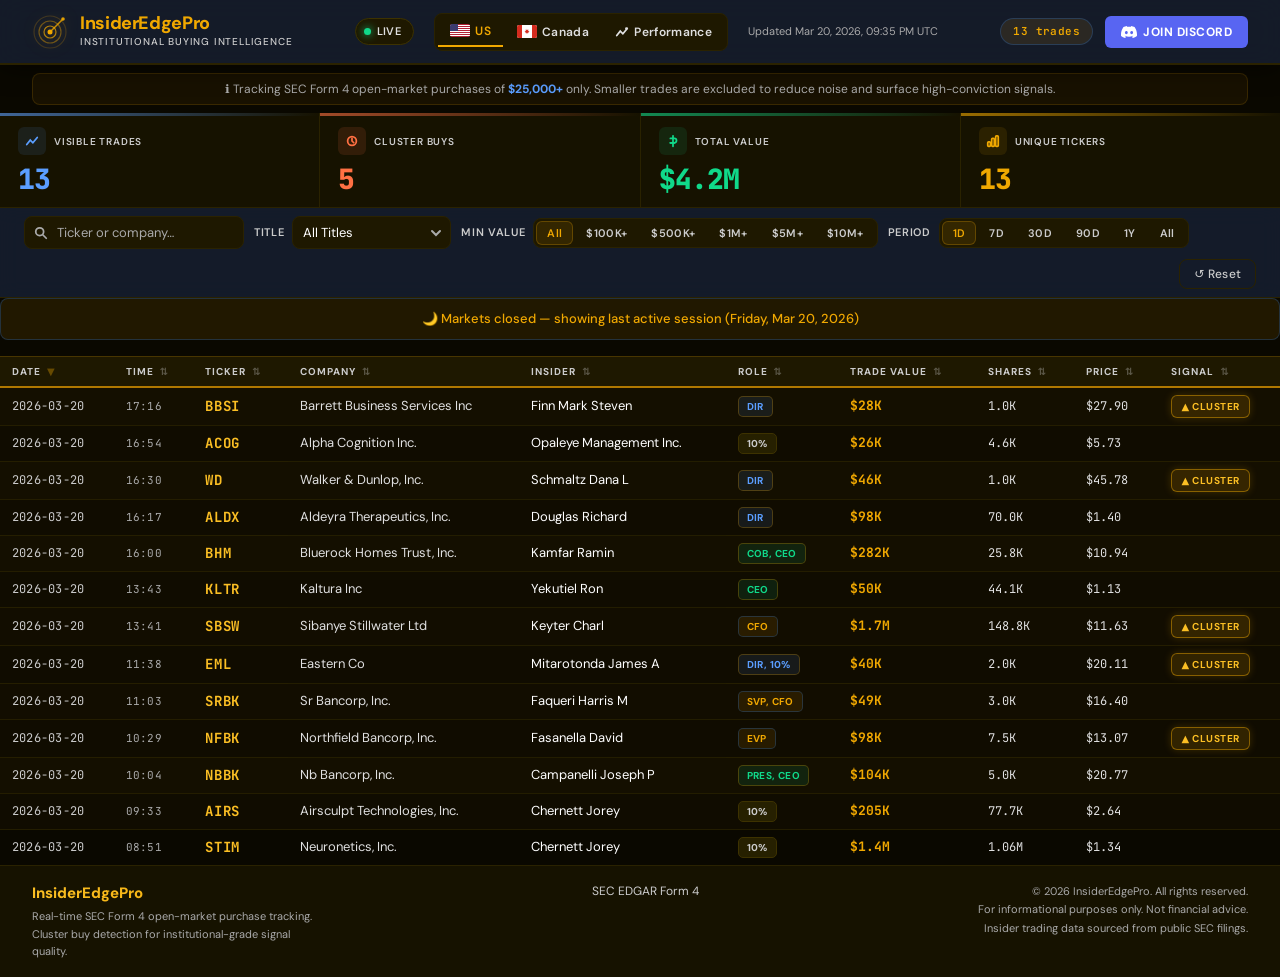
==== index.html @ ee8bb29c "fix: full mobile optimisation with card layout Replace broken nth-child column hiding with a proper " ====
<!DOCTYPE html>
<html lang="en">
<head>
  <!-- Google tag (gtag.js) -->
  <script async src="https://www.googletagmanager.com/gtag/js?id=G-BM57ZCD9G3"></script>
  <script>
    window.dataLayer = window.dataLayer || [];
    function gtag(){dataLayer.push(arguments);}
    gtag('js', new Date());
    gtag('config', 'G-BM57ZCD9G3');
  </script>

  <meta charset="UTF-8" />
  <meta name="viewport" content="width=device-width, initial-scale=1.0" />
  <meta http-equiv="Cache-Control" content="no-cache, no-store, must-revalidate" />
  <meta http-equiv="Pragma" content="no-cache" />
  <meta http-equiv="Expires" content="0" />
  <title>Insider Trading Tracker — SEC Form 4, Congress &amp; Canadian Stock Trades</title>
  <meta name="description" content="Track insider buys and Congressional stock trades across US and Canadian markets. Real-time SEC Form 4 data — filter by executive role, trade value, and date. Free." />
  <meta name="keywords" content="insider trading tracker, SEC Form 4 tracker, insider buying, cluster buy signal, congressional stock trades, Nancy Pelosi stock trades, politician portfolio tracker, Congress stock market tracker, smart money tracker, unusual insider buying activity, follow insider trades, STOCK Act disclosures, 13F filing tracker, Canadian insider trading, SEDI tracker" />
  <meta name="author" content="InsiderEdgePro" />
  <meta name="robots" content="index, follow" />
  <link rel="canonical" href="https://insideredgepro.github.io/" />
  <link rel="sitemap" type="application/xml" href="/sitemap.xml" />
  <!-- Open Graph -->
  <meta property="og:type" content="website" />
  <meta property="og:url" content="https://insideredgepro.github.io/" />
  <meta property="og:title" content="Insider Trading Tracker — SEC Form 4, Congress &amp; Canadian Stock Trades" />
  <meta property="og:description" content="Track insider buys and Congressional stock trades across US and Canadian markets. Real-time SEC Form 4 data — filter by role, value, and date." />
  <meta property="og:site_name" content="InsiderEdgePro" />
  <!-- Twitter Card -->
  <meta name="twitter:card" content="summary_large_image" />
  <meta name="twitter:title" content="Insider Trading Tracker — SEC Form 4, Congress &amp; Canadian Stock Trades" />
  <meta name="twitter:description" content="Real-time SEC Form 4 insider purchases, congressional stock trades, cluster buy signals, and free Discord alerts. Follow smart money before the market reacts." />
  <!-- JSON-LD Structured Data -->
  <script type="application/ld+json">
  {
    "@context": "https://schema.org",
    "@graph": [
      {
        "@type": "WebApplication",
        "name": "InsiderEdgePro",
        "url": "https://insideredgepro.github.io",
        "description": "Free real-time SEC Form 4 insider trading tracker with congressional stock trades, Canadian SEDI filings, cluster buy detection, and Discord alerts.",
        "applicationCategory": "FinanceApplication",
        "operatingSystem": "Web",
        "offers": { "@type": "Offer", "price": "0", "priceCurrency": "USD" }
      },
      {
        "@type": "FAQPage",
        "mainEntity": [
          {
            "@type": "Question",
            "name": "What are insiders buying right now?",
            "acceptedAnswer": {
              "@type": "Answer",
              "text": "InsiderEdgePro tracks every SEC Form 4 open-market purchase filed today, showing exactly which stocks CEOs, CFOs, Directors, and other corporate insiders are buying with their own money. The dashboard refreshes every 30 minutes and highlights unusual insider buying activity with our cluster buy signal — when two or more insiders at the same company purchase simultaneously."
            }
          },
          {
            "@type": "Question",
            "name": "Is insider buying a bullish signal?",
            "acceptedAnswer": {
              "@type": "Answer",
              "text": "Academic research consistently shows that open-market insider purchases are among the most reliable leading indicators of stock outperformance. When an executive buys shares with personal capital rather than receiving options or RSUs, it reflects genuine conviction. Cluster buys — where a CEO, CFO, and Director all purchase in the same week — amplify this smart money signal significantly."
            }
          },
          {
            "@type": "Question",
            "name": "What is a cluster buy signal?",
            "acceptedAnswer": {
              "@type": "Answer",
              "text": "A cluster buy occurs when two or more corporate insiders at the same company file SEC Form 4 purchases within a short window. This is one of the highest-conviction signals in quantitative finance. InsiderEdgePro automatically detects and flags cluster buy signals in real time, so you can spot unusual insider buying activity the moment it happens."
            }
          },
          {
            "@type": "Question",
            "name": "How do I track congressional stock trades?",
            "acceptedAnswer": {
              "@type": "Answer",
              "text": "Under the STOCK Act, US Senators and Representatives must disclose personal stock trades within 45 days. InsiderEdgePro monitors these STOCK Act filings and sends real-time Discord alerts for every congressional trade. Our Congress stock market tracker surfaces Nancy Pelosi stock trades, Senate trades, and House of Representatives disclosures instantly — a free politician portfolio tracker for every investor."
            }
          },
          {
            "@type": "Question",
            "name": "Do politician trades beat the market?",
            "acceptedAnswer": {
              "@type": "Answer",
              "text": "Studies have found that congressional stock trades have historically outperformed broad market indexes. InsiderEdgePro's politician portfolio tracker surfaces STOCK Act filings the moment they are disclosed, giving individual investors the same information used to follow smart money. Join our Discord for real-time congressional trade alerts."
            }
          },
          {
            "@type": "Question",
            "name": "How do I read SEC Form 4 filings?",
            "acceptedAnswer": {
              "@type": "Answer",
              "text": "A Form 4 is filed with the SEC whenever a corporate insider buys or sells company shares. The key fields are: Transaction Type (P = open-market purchase, the most bullish type), Transaction Date, Shares Acquired, Price Per Share, and the insider's Title. InsiderEdgePro parses every Form 4 on SEC EDGAR and presents the data in a clean, filterable dashboard — no need to read raw filings."
            }
          }
        ]
      }
    ]
  }
  </script>
  <link rel="preconnect" href="https://fonts.googleapis.com" />
  <link href="https://fonts.googleapis.com/css2?family=DM+Sans:wght@300;400;500;600;700;800&family=JetBrains+Mono:wght@400;500&display=swap" rel="stylesheet" />
  <link rel="stylesheet" href="style.css" />
  <style>
    /* Stat card accent colors */
    .stat-card:nth-child(1)::before { background: linear-gradient(90deg, var(--blue),   transparent); }
    .stat-card:nth-child(2)::before { background: linear-gradient(90deg, var(--orange), transparent); }
    .stat-card:nth-child(3)::before { background: linear-gradient(90deg, var(--green),  transparent); }
    .stat-card:nth-child(4)::before { background: linear-gradient(90deg, var(--gold),   transparent); }
    .stat-card::after { content: ''; position: absolute; inset: 0; opacity: 0; transition: opacity .25s; pointer-events: none; }
    .stat-card:nth-child(1)::after { background: radial-gradient(ellipse at 0% 0%, rgba(240,168,0,.07)  0%, transparent 70%); }
    .stat-card:nth-child(2)::after { background: radial-gradient(ellipse at 0% 0%, rgba(255,112,67,.07)  0%, transparent 70%); }
    .stat-card:nth-child(3)::after { background: radial-gradient(ellipse at 0% 0%, rgba(240,168,0,.07)  0%, transparent 70%); }
    .stat-card:nth-child(4)::after { background: radial-gradient(ellipse at 0% 0%, rgba(240,168,0,.07)   0%, transparent 70%); }
    .stat-card:hover::after { opacity: 1; }
    .stat-card:nth-child(1) .stat-icon { background: var(--blue-bg);   color: var(--blue);   }
    .stat-card:nth-child(2) .stat-icon { background: var(--orange-bg); color: var(--orange); }
    .stat-card:nth-child(3) .stat-icon { background: var(--green-bg);  color: var(--green);  }
    .stat-card:nth-child(4) .stat-icon { background: var(--gold-bg);   color: var(--gold);   }

    /* Header right elements */
    #trade-count {
      font-size: 11px; font-weight: 600; font-family: var(--font-mono);
      background: var(--gold-bg); border: 1px solid rgba(47,128,237,.25);
      border-radius: 20px; padding: 4px 12px; color: var(--gold); letter-spacing: .04em;
    }
    .btn-pro {
      display: inline-flex; align-items: center; gap: 6px;
      background: linear-gradient(135deg, var(--gold) 0%, #1a56c4 100%);
      color: #0c0d0f; font-size: 12px; font-weight: 700; letter-spacing: .04em;
      padding: 7px 16px; border-radius: 6px; border: none; cursor: pointer;
      transition: opacity .15s, transform .1s; text-transform: uppercase; white-space: nowrap;
    }
    .btn-pro:hover { opacity: .9; transform: translateY(-1px); color: #0c0d0f; }

    /* Cluster buy stat card — clickable filter */
    #stat-card-clusters {
      cursor: pointer;
      transition: background .15s, box-shadow .15s;
    }
    #stat-card-clusters:hover { background: var(--surface2); }
    #stat-card-clusters.active {
      background: rgba(255,112,67,.08);
      box-shadow: inset 0 0 0 1px rgba(255,112,67,.35);
    }
    #stat-card-clusters.active .stat-label::after {
      content: ' — ON';
      color: var(--orange);
    }

    /* Market closed banner */
    #market-closed-banner {
      display: none; margin: 0 0 16px 0; padding: 10px 16px;
      background: rgba(240,168,0,.1); border: 1px solid rgba(47,128,237,.25);
      border-radius: 8px; color: var(--gold); font-size: 13px; font-weight: 500; text-align: center;
    }

    /* Title filter select */
    .select-wrap { position: relative; display: flex; align-items: center; }
    .select-chevron { position: absolute; right: 9px; color: var(--muted); pointer-events: none; width: 12px; height: 12px; }
    #title-filter {
      -webkit-appearance: none; appearance: none;
      background: var(--surface2); border: 1px solid var(--border);
      color: var(--text); border-radius: var(--radius); padding: 7px 30px 7px 10px;
      font-size: 13px; font-family: inherit; outline: none; cursor: pointer;
      transition: border-color .2s, box-shadow .2s;
    }
    #title-filter:focus { border-color: var(--gold); box-shadow: 0 0 0 3px var(--gold-bg); }
    #title-filter option { background: var(--surface2); color: var(--text); }

    /* Role row highlights */
    tbody tr.row-ceo { background: rgba(240,168,0,.04); }
    tbody tr.row-ceo:hover { background: rgba(240,168,0,.09); }
    tbody tr.row-vp  { background: rgba(240,168,0,.03); }
    tbody tr.row-vp:hover { background: rgba(240,168,0,.08); }
    .child-row.row-ceo { background: rgba(240,168,0,.03) !important; }
    .child-row.row-vp  { background: rgba(240,168,0,.025) !important; }

    /* Title badges */
    .badge-title { display: inline-block; border-radius: 5px; padding: 2px 8px; font-size: 10px; font-weight: 700; letter-spacing: .04em; text-transform: uppercase; white-space: nowrap; }
    .badge-title.ceo-chair { background: var(--green-bg);  color: var(--green);  border: 1px solid rgba(240,168,0,.25); }
    .badge-title.vp        { background: var(--gold-bg);   color: var(--gold);   border: 1px solid rgba(47,128,237,.25); }
    .badge-title.dir       { background: var(--blue-bg);   color: var(--blue);   border: 1px solid rgba(240,168,0,.25); }
    .badge-title.other     { background: var(--surface3);  color: var(--muted2); border: 1px solid var(--border2); }

  </style>
</head>
<body>


<!-- ================================================================== -->
<!-- HEADER                                                               -->
<!-- ================================================================== -->
<header>
  <div class="brand">
    <!-- radar SVG logo -->
    <svg class="brand-logo" viewBox="0 0 36 36" fill="none" xmlns="http://www.w3.org/2000/svg" aria-hidden="true">
      <circle cx="18" cy="18" r="16" stroke="currentColor" stroke-width="1.2" opacity=".2"/>
      <circle cx="18" cy="18" r="11" stroke="currentColor" stroke-width="1.2" opacity=".4"/>
      <circle cx="18" cy="18" r="6"  stroke="currentColor" stroke-width="1.2" opacity=".7"/>
      <circle cx="18" cy="18" r="2.5" fill="currentColor"/>
      <line x1="18" y1="18" x2="31" y2="5" stroke="currentColor" stroke-width="1.5" stroke-linecap="round" opacity=".8"/>
      <circle cx="31" cy="5" r="1.8" fill="currentColor" opacity=".9"/>
    </svg>
    <div class="brand-text">
      <div class="brand-name" style="-webkit-text-fill-color:unset;background:unset;color:var(--gold)">InsiderEdgePro</div>
      <div class="brand-tagline">Institutional Buying Intelligence</div>
    </div>
  </div>

  <div class="header-center">
    <div class="live-pill">
      <span class="live-dot" id="refresh-dot"></span>
      LIVE
    </div>
    <div class="market-nav">
      <a class="market-nav-btn active">
        <svg viewBox="0 0 20 13" width="20" height="13" style="border-radius:2px;flex-shrink:0" xmlns="http://www.w3.org/2000/svg">
          <rect width="20" height="13" fill="#B22234"/>
          <rect y="1" width="20" height="1" fill="#fff"/><rect y="3" width="20" height="1" fill="#fff"/>
          <rect y="5" width="20" height="1" fill="#fff"/><rect y="7" width="20" height="1" fill="#fff"/>
          <rect y="9" width="20" height="1" fill="#fff"/><rect y="11" width="20" height="1" fill="#fff"/>
          <rect width="8" height="7" fill="#3C3B6E"/>
        </svg>
        <span class="nav-label">US</span>
      </a>
      <a href="canada.html" class="market-nav-btn">
        <svg viewBox="0 0 20 13" width="20" height="13" style="border-radius:2px;flex-shrink:0" xmlns="http://www.w3.org/2000/svg">
          <rect width="20" height="13" fill="#fff"/>
          <rect width="5" height="13" fill="#D52B1E"/>
          <rect x="15" width="5" height="13" fill="#D52B1E"/>
          <path transform="translate(10,6.5) scale(0.85)" fill="#D52B1E" d="M0-3.5 .5-1.5 2-2.5 1.2-.8 3 0 1.5.5 2 2 .8 1.5 0 3-.8 1.5-2 2-1.5.5-3 0-1.2-.8-2-2.5-.5-1.5Z"/>
        </svg>
        <span class="nav-label">Canada</span>
      </a>
      <a href="performance.html" class="market-nav-btn">
        <svg viewBox="0 0 16 16" width="14" height="14" fill="none" stroke="currentColor" stroke-width="2" stroke-linecap="round" style="flex-shrink:0">
          <path d="M2 12L6 7l3 3 5-6"/><circle cx="13" cy="4" r="1.5" fill="currentColor" stroke="none"/>
        </svg>
        <span class="nav-label">Performance</span>
      </a>
    </div>
    <span id="last-updated">Loading…</span>
  </div>

  <div class="header-right">
    <span id="trade-count">— trades</span>
    <a href="https://discord.gg/k6Q5rtEPe" target="_blank" rel="noopener noreferrer" class="btn-discord">
      <svg width="16" height="16" viewBox="0 0 127.14 96.36" fill="currentColor" aria-hidden="true">
        <path d="M107.7,8.07A105.15,105.15,0,0,0,81.47,0a72.06,72.06,0,0,0-3.36,6.83A97.68,97.68,0,0,0,49,6.83,72.37,72.37,0,0,0,45.64,0,105.89,105.89,0,0,0,19.39,8.09C2.79,32.65-1.71,56.6.54,80.21h0A105.73,105.73,0,0,0,32.71,96.36,77.7,77.7,0,0,0,39.6,85.25a68.42,68.42,0,0,1-10.85-5.18c.91-.66,1.8-1.34,2.66-2a75.57,75.57,0,0,0,64.32,0c.87.71,1.76,1.39,2.66,2a68.68,68.68,0,0,1-10.87,5.19,77,77,0,0,0,6.89,11.1A105.25,105.25,0,0,0,126.6,80.22h0C129.24,52.84,122.09,29.11,107.7,8.07ZM42.45,65.69C36.18,65.69,31,60,31,53s5-12.74,11.43-12.74S54,46,53.89,53,48.84,65.69,42.45,65.69Zm42.24,0C78.41,65.69,73.25,60,73.25,53s5-12.74,11.44-12.74S96.23,46,96.12,53,91.08,65.69,84.69,65.69Z"/>
      </svg>
      <span>Join Discord</span>
    </a>
  </div>
</header>

<div class="gold-rule"></div>

<div class="data-note">
  ℹ️ Tracking SEC Form 4 open-market purchases of <strong>$25,000+</strong> only.
  Smaller trades are excluded to reduce noise and surface high-conviction signals.
</div>

<!-- ================================================================== -->
<!-- ERROR BANNER                                                         -->
<!-- ================================================================== -->
<div id="error-banner"></div>

<!-- ================================================================== -->
<!-- STATS                                                                -->
<!-- ================================================================== -->
<div class="stats" id="stats-bar">

  <div class="stat-card">
    <div class="stat-header">
      <div class="stat-icon">
        <svg viewBox="0 0 16 16" fill="none" stroke="currentColor" stroke-width="2" stroke-linecap="round">
          <path d="M2 12L6 7l3 3 5-6"/>
        </svg>
      </div>
      <div class="stat-label">Visible Trades</div>
    </div>
    <div class="stat-value accent" id="stat-visible">—</div>
  </div>

  <div class="stat-card" id="stat-card-clusters" title="Click to filter cluster buys only">
    <div class="stat-header">
      <div class="stat-icon">
        <svg viewBox="0 0 16 16" fill="none" stroke="currentColor" stroke-width="2" stroke-linecap="round">
          <circle cx="8" cy="8" r="5"/>
          <path d="M8 5v3l2 2"/>
        </svg>
      </div>
      <div class="stat-label">Cluster Buys</div>
    </div>
    <div class="stat-value orange" id="stat-clusters">—</div>
  </div>

  <div class="stat-card">
    <div class="stat-header">
      <div class="stat-icon">
        <svg viewBox="0 0 16 16" fill="none" stroke="currentColor" stroke-width="2" stroke-linecap="round">
          <line x1="8" y1="2" x2="8" y2="14"/>
          <path d="M5 5h4.5a2.5 2.5 0 010 5H5"/>
          <path d="M5 10h5"/>
        </svg>
      </div>
      <div class="stat-label">Total Value</div>
    </div>
    <div class="stat-value green" id="stat-total-value">—</div>
  </div>

  <div class="stat-card">
    <div class="stat-header">
      <div class="stat-icon">
        <svg viewBox="0 0 16 16" fill="none" stroke="currentColor" stroke-width="2" stroke-linecap="round">
          <rect x="2" y="9" width="3" height="5" rx="1"/>
          <rect x="6.5" y="5" width="3" height="9" rx="1"/>
          <rect x="11" y="2" width="3" height="12" rx="1"/>
        </svg>
      </div>
      <div class="stat-label">Unique Tickers</div>
    </div>
    <div class="stat-value gold" id="stat-tickers">—</div>
  </div>

</div>

<!-- ================================================================== -->
<!-- SEO INTRO (visually hidden)                                          -->
<!-- ================================================================== -->
<h1 style="position:absolute;width:1px;height:1px;overflow:hidden;clip:rect(0,0,0,0);white-space:nowrap;">
  Insider Trading Tracker — US &amp; Canadian Markets
</h1>
<p style="position:absolute;width:1px;height:1px;overflow:hidden;clip:rect(0,0,0,0);white-space:nowrap;">
  Monitor real-time SEC Form 4 open-market purchases by corporate insiders — CEOs, directors, and CFOs —
  alongside US Congressional stock disclosures and Canadian insider filings.
  Filter by role, trade size ($25K+), and date to surface high-conviction buying signals.
</p>

<!-- ================================================================== -->
<!-- FILTERS                                                              -->
<!-- ================================================================== -->
<div class="filters-wrap">

  <div class="filter-group">
    <div class="search-wrap">
      <svg class="search-icon" viewBox="0 0 16 16" fill="none" stroke="currentColor" stroke-width="2" stroke-linecap="round">
        <circle cx="6.5" cy="6.5" r="4.5"/>
        <line x1="10" y1="10" x2="14" y2="14"/>
      </svg>
      <input type="text" id="search-input" placeholder="Ticker or company…" />
    </div>
  </div>

  <div class="filter-group">
    <span class="filter-label">Title</span>
    <div class="select-wrap">
      <select id="title-filter">
        <option value="all">All Titles</option>
        <option value="ceo">CEO / President</option>
        <option value="director">Director / Chairman</option>
        <option value="vp">VP / SVP / EVP</option>
        <option value="cfo">CFO</option>
        <option value="other">Other</option>
      </select>
      <svg class="select-chevron" viewBox="0 0 12 12" fill="none" stroke="currentColor" stroke-width="2" stroke-linecap="round">
        <path d="M2 4l4 4 4-4"/>
      </svg>
    </div>
  </div>

  <div class="filter-group">
    <span class="filter-label">Min Value</span>
    <div class="date-range-group" id="min-value-group">
      <button class="btn-range active" data-minval="0">All</button>
      <button class="btn-range" data-minval="100000">$100K+</button>
      <button class="btn-range" data-minval="500000">$500K+</button>
      <button class="btn-range" data-minval="1000000">$1M+</button>
      <button class="btn-range" data-minval="5000000">$5M+</button>
      <button class="btn-range" data-minval="10000000">$10M+</button>
    </div>
  </div>

  <div class="filter-group">
    <span class="filter-label">Period</span>
    <div class="date-range-group" id="date-range-group">
      <button class="btn-range active" data-range="1">1D</button>
      <button class="btn-range" data-range="7">7D</button>
      <button class="btn-range" data-range="30">30D</button>
      <button class="btn-range" data-range="90">90D</button>
      <button class="btn-range" data-range="365">1Y</button>
      <button class="btn-range" data-range="all">All</button>
    </div>
  </div>

  <button class="btn-reset" id="btn-reset">↺ Reset</button>
</div>

<!-- ================================================================== -->
<!-- TABLE                                                                -->
<!-- ================================================================== -->
<div class="table-section">

  <div id="no-results">
    <svg class="no-results-icon" viewBox="0 0 48 48" fill="none" stroke="currentColor" stroke-width="1.5" stroke-linecap="round">
      <circle cx="20" cy="20" r="14"/>
      <line x1="30" y1="30" x2="42" y2="42"/>
      <line x1="14" y1="20" x2="26" y2="20"/>
    </svg>
    <p>No trades match your filters.</p>
  </div>

  <div id="market-closed-banner"></div>

  <div class="table-scroll">
    <table id="trades-table">
      <thead>
        <tr>
          <th data-col="filing_date">Date<i class="sort-arrow"></i></th>
          <th data-col="filing_time">Time<i class="sort-arrow"></i></th>
          <th data-col="ticker">Ticker<i class="sort-arrow"></i></th>
          <th data-col="company">Company<i class="sort-arrow"></i></th>
          <th data-col="insider_name">Insider<i class="sort-arrow"></i></th>
          <th data-col="title">Role<i class="sort-arrow"></i></th>
          <th data-col="value">Trade Value<i class="sort-arrow"></i></th>
          <th data-col="qty">Shares<i class="sort-arrow"></i></th>
          <th data-col="price">Price<i class="sort-arrow"></i></th>
          <th data-col="cluster_buy">Signal<i class="sort-arrow"></i></th>
        </tr>
      </thead>
      <tbody id="table-body">
        <tr class="skeleton-row"><td colspan="10"><div class="skeleton-cell" style="width:100%"></div></td></tr>
        <tr class="skeleton-row"><td colspan="10"><div class="skeleton-cell" style="width:92%"></div></td></tr>
        <tr class="skeleton-row"><td colspan="10"><div class="skeleton-cell" style="width:96%"></div></td></tr>
        <tr class="skeleton-row"><td colspan="10"><div class="skeleton-cell" style="width:85%"></div></td></tr>
        <tr class="skeleton-row"><td colspan="10"><div class="skeleton-cell" style="width:90%"></div></td></tr>
        <tr class="skeleton-row"><td colspan="10"><div class="skeleton-cell" style="width:78%"></div></td></tr>
      </tbody>
    </table>
  </div>
</div>

<!-- ================================================================== */
<!-- FOOTER                                                               -->
<!-- ================================================================== -->
<footer>
  <div class="footer-brand">
    <div class="brand-name-sm">InsiderEdgePro</div>
    <p>Real-time SEC Form 4 open-market purchase tracking. Cluster buy detection for institutional-grade signal quality.</p>
  </div>

  <div class="footer-links">
    <a href="https://www.sec.gov/cgi-bin/browse-edgar?action=getcompany&type=4&dateb=&owner=include&count=40" target="_blank" rel="noopener">SEC EDGAR Form 4</a>
  </div>

  <div class="footer-legal">
    &copy; 2026 InsiderEdgePro. All rights reserved.<br/>
    <span style="color:var(--muted)">For informational purposes only. Not financial advice.<br/>
    Insider trading data sourced from public SEC filings.</span>
  </div>
</footer>

<!-- ================================================================== -->
<!-- JAVASCRIPT — logic unchanged, only presentation updated             -->
<!-- ================================================================== -->
<script>
(function () {
  'use strict';

  /* ------------------------------------------------------------------ */
  /* State                                                                */
  /* ------------------------------------------------------------------ */
  const DATA_URL = 'data/latest.json';
  const REFRESH_INTERVAL_MS = 30 * 60 * 1000;


  let allTrades       = [];
  let sortCol         = 'filing_date';
  let sortDir         = 'desc';
  let expandedTickers = new Set();
  let dateRange       = '1';
  let minValue        = 0;
  let clusterOnly     = false;

  /* ------------------------------------------------------------------ */
  /* DOM refs                                                              */
  /* ------------------------------------------------------------------ */
  const lastUpdatedEl  = document.getElementById('last-updated');
  const tradeCountEl   = document.getElementById('trade-count');
  const refreshDotEl   = document.getElementById('refresh-dot');
  const errorBannerEl  = document.getElementById('error-banner');
  const tableBodyEl    = document.getElementById('table-body');
  const noResultsEl      = document.getElementById('no-results');
  const marketBannerEl   = document.getElementById('market-closed-banner');
  const searchInputEl  = document.getElementById('search-input');
  const titleFilterEl  = document.getElementById('title-filter');
  const btnReset         = document.getElementById('btn-reset');
  const tableEl          = document.getElementById('trades-table');
  const dateRangeGroupEl = document.getElementById('date-range-group');
  const minValueGroupEl  = document.getElementById('min-value-group');

  const statVisible      = document.getElementById('stat-visible');
  const statClusters     = document.getElementById('stat-clusters');
  const statTotalValue   = document.getElementById('stat-total-value');
  const statTickers      = document.getElementById('stat-tickers');
  const statCardClusters = document.getElementById('stat-card-clusters');

  /* ------------------------------------------------------------------ */
  /* Utilities                                                             */
  /* ------------------------------------------------------------------ */
  function parseNumber(v) {
    if (v === null || v === undefined || v === '') return 0;
    const s = String(v).replace(/[$,\s%+]/g, '');
    const n = parseFloat(s);
    return isNaN(n) ? 0 : n;
  }

  function formatCurrency(n) {
    const sym = '$';
    if (n === 0) return '—';
    if (n >= 1_000_000_000) return sym + (n / 1_000_000_000).toFixed(2) + 'B';
    if (n >= 1_000_000)     return sym + (n / 1_000_000).toFixed(1) + 'M';
    if (n >= 1_000)         return sym + (n / 1_000).toFixed(0) + 'K';
    return sym + n.toFixed(0);
  }

  function formatShares(n) {
    if (n === 0) return '—';
    if (n >= 1_000_000) return (n / 1_000_000).toFixed(2) + 'M';
    if (n >= 1_000)     return (n / 1_000).toFixed(1) + 'K';
    return n.toLocaleString();
  }

  /* ------------------------------------------------------------------ */
  /* Title classification                                                  */
  /* ------------------------------------------------------------------ */
  function classifyTitle(title) {
    const t = (title || '').toLowerCase();
    if (/\b(ceo|chief executive|president|pres)\b/.test(t))                return 'ceo';
    if (/\b(chair(man|woman)?|director|dir|board|cob)\b/.test(t))          return 'director';
    if (/\b(cfo|chief financial)\b/.test(t))                               return 'cfo';
    if (/\b([se]vp|svp|evp|vp|vice president)\b/.test(t))                 return 'vp';
    return 'other';
  }

  function titleBadge(title) {
    const cls = classifyTitle(title);
    const cssClasses = { ceo: 'ceo-chair', director: 'dir', cfo: 'vp', vp: 'vp', other: 'other' };
    const display = title.length > 22 ? title.substring(0, 22) + '…' : title;
    return `<span class="badge-title ${cssClasses[cls]}" title="${escHtml(title)}">${escHtml(display)}</span>`;
  }

  function escHtml(str) {
    return String(str)
      .replace(/&/g, '&amp;').replace(/</g, '&lt;')
      .replace(/>/g, '&gt;').replace(/"/g, '&quot;');
  }

  /* ------------------------------------------------------------------ */
  /* Row classification                                                    */
  /* ------------------------------------------------------------------ */
  function rowClass(trade) {
    const cls = classifyTitle(trade.title || '');
    if (cls === 'ceo' || cls === 'director') return 'row-ceo';
    if (cls === 'vp' || cls === 'cfo')       return 'row-vp';
    return '';
  }

  /* ------------------------------------------------------------------ */
  /* Filtering                                                             */
  /* ------------------------------------------------------------------ */
  function getFilters() {
    return {
      search:    searchInputEl.value.trim().toLowerCase(),
      title:     titleFilterEl.value,
      minValue:  minValue,
      dateRange: dateRange,
    };
  }

  function applyFilters(trades) {
    const { search, title, minValue, dateRange } = getFilters();
    let cutoff = null;
    if (dateRange !== 'all' && !search) {
      const d = new Date();
      d.setDate(d.getDate() - parseInt(dateRange, 10));
      cutoff = d.toISOString().slice(0, 10);
    }
    return trades.filter(t => {
      if (parseNumber(t.value) < minValue) return false;
      if (title !== 'all' && classifyTitle(t.title) !== title) return false;
      if (cutoff && (t.filing_date || '') < cutoff) return false;
      if (clusterOnly && !t.cluster_buy) return false;
      if (search) {
        const hay = ((t.ticker || '') + ' ' + (t.company || '') + ' ' + (t.insider_name || '')).toLowerCase();
        if (!hay.includes(search)) return false;
      }
      return true;
    });
  }

  /* ------------------------------------------------------------------ */
  /* Sorting                                                               */
  /* ------------------------------------------------------------------ */
  function sortTrades(trades) {
    return [...trades].sort((a, b) => {
      let av = a[sortCol], bv = b[sortCol];
      if (['value','qty','price'].includes(sortCol)) { av = parseNumber(av); bv = parseNumber(bv); }
      if (sortCol === 'cluster_buy') { av = av ? 1 : 0; bv = bv ? 1 : 0; }
      if (av < bv) return sortDir === 'asc' ? -1 : 1;
      if (av > bv) return sortDir === 'asc' ? 1 : -1;
      if (sortCol === 'filing_date') {
        const at = String(a.filing_time || ''), bt = String(b.filing_time || '');
        if (at < bt) return sortDir === 'asc' ? -1 : 1;
        if (at > bt) return sortDir === 'asc' ? 1 : -1;
      }
      return 0;
    });
  }

  /* ------------------------------------------------------------------ */
  /* Group helpers                                                         */
  /* ------------------------------------------------------------------ */
  function getSortVal(trades) {
    if (['value','qty','price'].includes(sortCol))
      return trades.reduce((s, t) => s + parseNumber(t[sortCol]), 0);
    if (sortCol === 'cluster_buy')
      return trades.some(t => t.cluster_buy) ? 1 : 0;
    if (sortCol === 'filing_date')
      return trades.reduce((best, t) => {
        const v = String(t.filing_date || '') + ' ' + String(t.filing_time || '');
        return v > best ? v : best;
      }, '');
    return trades.reduce((best, t) => { const v = String(t[sortCol]||''); return v>best?v:best; }, '');
  }

  function bestRowClass(trades) {
    const cs = trades.map(t => rowClass(t));
    if (cs.includes('row-ceo')) return 'row-ceo';
    if (cs.includes('row-vp'))  return 'row-vp';
    return '';
  }

  /* ------------------------------------------------------------------ */
  /* Render                                                                */
  /* ------------------------------------------------------------------ */
  function renderTable() {
    const filtered = applyFilters(allTrades);
    marketBannerEl.style.display = 'none';

    let displayTrades = filtered;

    if (filtered.length === 0) {
      // If 1D is empty (weekend/holiday), auto-show last active day
      if (dateRange === '1' && allTrades.length > 0) {
        const lastDate = allTrades.reduce((max, t) => t.filing_date > max ? t.filing_date : max, '');
        const lastDayTrades = allTrades.filter(t => t.filing_date === lastDate);
        if (lastDayTrades.length > 0) {
          const d = new Date(lastDate + 'T00:00:00');
          const label = d.toLocaleDateString('en-US', { weekday: 'long', month: 'short', day: 'numeric', year: 'numeric' });
          marketBannerEl.textContent = '🌙  Markets closed — showing last active session (' + label + ')';
          marketBannerEl.style.display = 'block';
          noResultsEl.style.display = 'none';
          displayTrades = lastDayTrades;
        }
      }
      if (displayTrades === filtered) {
        tableBodyEl.innerHTML = '';
        noResultsEl.style.display = 'block';
        tradeCountEl.textContent = '0 trades';
        statVisible.textContent = '0'; statClusters.textContent = '0';
        statTotalValue.textContent = '—'; statTickers.textContent = '0';
        return;
      }
    } else {
      noResultsEl.style.display = 'none';
    }

    const totalValue    = displayTrades.reduce((s, t) => s + parseNumber(t.value), 0);
    const clusterCount  = displayTrades.filter(t => t.cluster_buy).length;
    const uniqueTickers = new Set(displayTrades.map(t => t.ticker)).size;

    statVisible.textContent    = displayTrades.length.toLocaleString();
    tradeCountEl.textContent   = displayTrades.length.toLocaleString() + ' trades';
    statClusters.textContent   = clusterCount.toLocaleString();
    statTotalValue.textContent = formatCurrency(totalValue);
    statTickers.textContent    = uniqueTickers.toLocaleString();

    renderRows(displayTrades);
  }

  function renderRows(trades) {
    // Group by ticker
    const groupMap = new Map();
    trades.forEach(t => {
      if (!groupMap.has(t.ticker)) groupMap.set(t.ticker, []);
      groupMap.get(t.ticker).push(t);
    });

    let groups = Array.from(groupMap.values()).map(trades => ({
      ticker:     trades[0].ticker,
      company:    trades[0].company,
      totalValue: trades.reduce((s, t) => s + parseNumber(t.value), 0),
      totalQty:   trades.reduce((s, t) => s + parseNumber(t.qty), 0),
      clusterBuy: trades.some(t => t.cluster_buy),
      count:      trades.length,
      trades:     sortTrades(trades),
      sortVal:    getSortVal(trades),
    }));

    groups.sort((a, b) => {
      if (a.sortVal < b.sortVal) return sortDir === 'asc' ? -1 : 1;
      if (a.sortVal > b.sortVal) return sortDir === 'asc' ? 1 : -1;
      return 0;
    });

    const clusterBadgeHTML = '<span class="badge-cluster">&#9650; Cluster</span>';
    const rows = [];

    groups.forEach(g => {
      const isExpanded   = expandedTickers.has(g.ticker);
      const multi        = g.count > 1;
      const rc           = bestRowClass(g.trades);
      const clusterBadge = g.clusterBuy ? clusterBadgeHTML : '';

      if (multi) {
        const latestTrade = g.trades.reduce((m, t) => (t.filing_date > m.filing_date ? t : m), g.trades[0]);
        const latestDate = latestTrade.filing_date || '';
        const latestTime = latestTrade.filing_time || '';
        const arrow = isExpanded ? '&#9660;' : '&#9654;';
        rows.push(`<tr class="group-row ${rc}" data-ticker="${escHtml(g.ticker)}" style="cursor:pointer">
          <td class="td-date">${escHtml(latestDate)}</td>
          <td class="td-time">${escHtml(latestTime) || '—'}</td>
          <td class="td-ticker"><span class="expand-arrow">${arrow}</span>${escHtml(g.ticker)}</td>
          <td class="td-company" title="${escHtml(g.company)}">${escHtml(g.company)}</td>
          <td><span class="group-insiders">${g.count} insiders</span></td>
          <td>—</td>
          <td class="td-value">${formatCurrency(g.totalValue)}</td>
          <td class="td-num">${formatShares(g.totalQty)}</td>
          <td>—</td>
          <td>${clusterBadge}</td>
        </tr>`);

        if (isExpanded) {
          g.trades.forEach(t => {
            const val   = parseNumber(t.value);
            const qty   = parseNumber(t.qty);
            const price = parseNumber(t.price);
            const trc   = rowClass(t);
            rows.push(`<tr class="child-row ${trc}">
              <td class="td-date">${escHtml(t.filing_date || '—')}</td>
              <td class="td-time">${escHtml(t.filing_time || '—')}</td>
              <td class="td-ticker">&nbsp;&nbsp;${escHtml(t.ticker || '—')}</td>
              <td class="td-company" title="${escHtml(t.company || '')}">${escHtml(t.company || '—')}</td>
              <td class="td-insider" title="${escHtml(t.insider_name || '')}">${escHtml(t.insider_name || '—')}</td>
              <td>${titleBadge(t.title || 'Unknown')}</td>
              <td class="td-value">${formatCurrency(val)}</td>
              <td class="td-num">${formatShares(qty)}</td>
              <td class="td-num">${price > 0 ? '$' + price.toFixed(2) : '—'}</td>
              <td>${t.cluster_buy ? clusterBadgeHTML : ''}</td>
            </tr>`);
          });
        }
      } else {
        const t     = g.trades[0];
        const val   = parseNumber(t.value);
        const qty   = parseNumber(t.qty);
        const price = parseNumber(t.price);
        rows.push(`<tr class="${rc}">
          <td class="td-date">${escHtml(t.filing_date || '—')}</td>
          <td class="td-time">${escHtml(t.filing_time || '—')}</td>
          <td class="td-ticker">${escHtml(t.ticker || '—')}</td>
          <td class="td-company" title="${escHtml(t.company || '')}">${escHtml(t.company || '—')}</td>
          <td class="td-insider" title="${escHtml(t.insider_name || '')}">${escHtml(t.insider_name || '—')}</td>
          <td>${titleBadge(t.title || 'Unknown')}</td>
          <td class="td-value">${formatCurrency(val)}</td>
          <td class="td-num">${formatShares(qty)}</td>
          <td class="td-num">${price > 0 ? '$' + price.toFixed(2) : '—'}</td>
          <td>${t.cluster_buy ? clusterBadgeHTML : ''}</td>
        </tr>`);
      }
    });

    tableBodyEl.innerHTML = rows.join('');

    tableBodyEl.querySelectorAll('tr.group-row').forEach(row => {
      row.addEventListener('click', () => {
        const ticker = row.dataset.ticker;
        if (expandedTickers.has(ticker)) expandedTickers.delete(ticker);
        else expandedTickers.add(ticker);
        renderTable();
      });
    });
  }

  /* ------------------------------------------------------------------ */
  /* Sort header clicks                                                    */
  /* ------------------------------------------------------------------ */
  tableEl.querySelectorAll('th[data-col]').forEach(th => {
    th.addEventListener('click', () => {
      const col = th.dataset.col;
      if (col === sortCol) sortDir = sortDir === 'asc' ? 'desc' : 'asc';
      else { sortCol = col; sortDir = 'desc'; }
      tableEl.querySelectorAll('th').forEach(h => h.classList.remove('sort-asc', 'sort-desc'));
      th.classList.add(sortDir === 'asc' ? 'sort-asc' : 'sort-desc');
      renderTable();
    });
  });

  (function () {
    const initTh = tableEl.querySelector(`th[data-col="${sortCol}"]`);
    if (initTh) initTh.classList.add('sort-desc');
  })();

  /* ------------------------------------------------------------------ */
  /* Filter events                                                         */
  /* ------------------------------------------------------------------ */
  function debounce(fn, ms) { let t; return (...a) => { clearTimeout(t); t = setTimeout(() => fn(...a), ms); }; }
  searchInputEl.addEventListener('input', debounce(() => renderTable(), 250));
  titleFilterEl.addEventListener('change', () => renderTable());
  dateRangeGroupEl.querySelectorAll('.btn-range').forEach(btn => {
    btn.addEventListener('click', () => {
      dateRange = btn.dataset.range;
      dateRangeGroupEl.querySelectorAll('.btn-range').forEach(b => b.classList.remove('active'));
      btn.classList.add('active');
      renderTable();
    });
  });

  minValueGroupEl.querySelectorAll('.btn-range').forEach(btn => {
    btn.addEventListener('click', () => {
      minValue = parseInt(btn.dataset.minval, 10);
      minValueGroupEl.querySelectorAll('.btn-range').forEach(b => b.classList.remove('active'));
      btn.classList.add('active');
      renderTable();
    });
  });

  statCardClusters.addEventListener('click', () => {
    clusterOnly = !clusterOnly;
    statCardClusters.classList.toggle('active', clusterOnly);
    renderTable();
  });

  btnReset.addEventListener('click', () => {
    searchInputEl.value = '';
    titleFilterEl.value = 'all';
    dateRange           = '1';
    minValue            = 0;
    clusterOnly         = false;
    statCardClusters.classList.remove('active');
    dateRangeGroupEl.querySelectorAll('.btn-range').forEach(b => {
      b.classList.toggle('active', b.dataset.range === '1');
    });
    minValueGroupEl.querySelectorAll('.btn-range').forEach(b => {
      b.classList.toggle('active', b.dataset.minval === '0');
    });
    renderTable();
  });

  /* ------------------------------------------------------------------ */
  /* Data fetching                                                         */
  /* ------------------------------------------------------------------ */
  function showError(msg) {
    errorBannerEl.textContent = msg;
    errorBannerEl.style.display = 'block';
  }
  function hideError() { errorBannerEl.style.display = 'none'; }

  function setLoading(on) {
    if (on) refreshDotEl.classList.add('loading');
    else    refreshDotEl.classList.remove('loading');
  }

  function formatTimestamp(isoStr) {
    if (!isoStr) return '';
    try {
      const d = new Date(isoStr);
      return 'Updated ' + d.toLocaleString(undefined, {
        month: 'short', day: 'numeric', year: 'numeric',
        hour: '2-digit', minute: '2-digit', timeZoneName: 'short',
      });
    } catch { return isoStr; }
  }

  async function fetchData() {
    setLoading(true);
    try {
      const resp = await fetch(DATA_URL + '?_=' + Date.now());
      if (!resp.ok) throw new Error(`HTTP ${resp.status}: ${resp.statusText}`);
      const json = await resp.json();

      allTrades = json.trades || [];
      lastUpdatedEl.textContent = formatTimestamp(json.last_updated);

      hideError();
      renderTable();
    } catch (err) {
      showError('Could not load data: ' + err.message + '. Run the scraper to populate data.');
      if (allTrades.length === 0) {
        tableBodyEl.innerHTML = `
          <tr><td colspan="10" style="text-align:center;padding:60px;color:var(--muted)">
            No data available. Run the scraper first.
          </td></tr>`;
      }
    } finally {
      setLoading(false);
    }
  }

  /* ------------------------------------------------------------------ */
  /* Bootstrap                                                             */
  /* ------------------------------------------------------------------ */
  fetchData();
  setInterval(fetchData, REFRESH_INTERVAL_MS);
})();
</script>

</body>
</html>
---- style.css ----
/* ================================================================== */
/* RESET & TOKENS                                                       */
/* ================================================================== */
*, *::before, *::after { box-sizing: border-box; margin: 0; padding: 0; }

:root {
  --bg:            #0a0800;
  --bg2:           #100d00;
  --surface:       #161200;
  --surface2:      #1e1800;
  --surface3:      #262000;
  --border:        #2a2200;
  --border2:       #3d3200;
  --gold:          #F0A800;
  --gold-bright:   #FBBF24;
  --gold-dim:      #B07800;
  --gold-bg:       rgba(240,168,0,.1);
  --gold-glow:     rgba(240,168,0,.28);
  --text:          #ffffff;
  --text2:         #e0e0e0;
  --muted:         #aaaaaa;
  --muted2:        #cccccc;
  --green:         #10d98a;
  --green-dim:     #0a9c64;
  --green-bg:      rgba(16,217,138,.1);
  --red:           #ef4444;
  --red-bg:        rgba(239,68,68,.1);
  --blue:          #5b9eff;
  --blue-bg:       rgba(91,158,255,.1);
  --orange:        #ff7043;
  --orange-bg:     rgba(255,112,67,.12);
  --purple:        #a57cff;
  --purple-bg:     rgba(165,124,255,.1);
  --radius:        8px;
  --radius-lg:     12px;
  --shadow:        0 8px 40px rgba(0,0,0,.7);
  --shadow-sm:     0 2px 10px rgba(0,0,0,.45);
  --font-mono:     'JetBrains Mono', 'Fira Code', 'Cascadia Code', monospace;
}

html { scroll-behavior: smooth; }

body {
  background: var(--bg);
  color: var(--text);
  font-family: 'DM Sans', system-ui, -apple-system, sans-serif;
  font-size: 14px;
  line-height: 1.5;
  min-height: 100vh;
  -webkit-font-smoothing: antialiased;
}

::-webkit-scrollbar { width: 6px; height: 6px; }
::-webkit-scrollbar-track { background: var(--bg); }
::-webkit-scrollbar-thumb { background: var(--gold-dim); border-radius: 3px; }
::-webkit-scrollbar-thumb:hover { background: var(--gold); }

a { color: var(--gold); text-decoration: none; }
a:hover { color: var(--gold-bright); }

/* ================================================================== */
/* TOPBAR                                                               */
/* ================================================================== */
.topbar {
  background: linear-gradient(90deg, #0d1117 0%, #1c1400 50%, #0d1117 100%);
  text-align: center;
  padding: 7px 24px;
  font-size: 12px;
  font-weight: 500;
  color: var(--gold-dim);
  letter-spacing: .03em;
  border-bottom: 1px solid rgba(240,168,0,.12);
}
.topbar strong { color: var(--gold-bright); }

/* ================================================================== */
/* HEADER                                                               */
/* ================================================================== */
header {
  background: rgba(22,30,46,.88);
  backdrop-filter: blur(14px);
  -webkit-backdrop-filter: blur(14px);
  border-bottom: 1px solid var(--border);
  padding: 0 32px;
  display: flex;
  align-items: center;
  justify-content: space-between;
  gap: 16px;
  position: sticky;
  top: 0;
  z-index: 200;
  height: 64px;
  box-shadow: 0 1px 0 var(--border), 0 4px 24px rgba(0,0,0,.5);
}

.brand { display: flex; align-items: center; gap: 12px; flex-shrink: 0; }
.brand-logo { width: 36px; height: 36px; color: var(--gold) !important; flex-shrink: 0; filter: drop-shadow(0 0 8px var(--gold-glow)); }
.brand-text { display: flex; flex-direction: column; gap: 1px; }
.brand-name {
  font-size: 18px; font-weight: 800; letter-spacing: -.02em;
  background: linear-gradient(135deg, #fff5c0 0%, var(--gold-bright) 30%, var(--gold) 65%, #8a5a00 100%);
  -webkit-background-clip: text; -webkit-text-fill-color: transparent;
  background-clip: text; line-height: 1.1;
}
.brand-tagline { font-size: 10px; font-weight: 500; color: var(--muted2); letter-spacing: .08em; text-transform: uppercase; }

.header-center { display: flex; align-items: center; gap: 20px; flex: 1; justify-content: center; }
.header-right  { display: flex; align-items: center; gap: 12px; flex-shrink: 0; }

.live-pill {
  display: flex; align-items: center; gap: 6px;
  background: var(--surface2); border: 1px solid var(--border2);
  border-radius: 20px; padding: 4px 12px 4px 8px;
  font-size: 11px; font-weight: 600; color: var(--text2); letter-spacing: .04em;
}
.live-dot {
  width: 7px; height: 7px; border-radius: 50%;
  background: var(--green); box-shadow: 0 0 8px var(--green); flex-shrink: 0;
}
.live-dot.loading { background: var(--gold); box-shadow: 0 0 8px var(--gold); animation: pulse 1.2s ease-in-out infinite; }

@keyframes pulse {
  0%, 100% { opacity: 1; transform: scale(1); }
  50%       { opacity: .4; transform: scale(.85); }
}

#last-updated { font-size: 11px; color: var(--muted); display: none; }
@media (min-width: 900px) { #last-updated { display: block; } }

.market-nav {
  display: inline-flex; align-items: center;
  background: var(--surface2); border: 1px solid var(--border);
  border-radius: 8px; padding: 3px; gap: 2px;
}
.market-nav-btn {
  display: inline-flex; align-items: center; gap: 5px;
  padding: 5px 12px; border-radius: 6px; border: none;
  background: transparent; color: var(--text2);
  font-size: 12px; font-weight: 600; cursor: pointer;
  transition: background .15s, color .15s;
  white-space: nowrap; text-decoration: none; letter-spacing: .03em;
}
.market-nav-btn.active { background: transparent; color: var(--gold); cursor: default; pointer-events: none; border-bottom: 2px solid var(--gold); border-radius: 0; }
.market-nav-btn:not(.active):hover { color: var(--text); background: rgba(255,255,255,.05); }

.btn-discord {
  display: inline-flex; align-items: center; gap: 6px;
  background: #5865F2; color: #fff; font-size: 12px; font-weight: 700;
  letter-spacing: .04em; padding: 7px 16px; border-radius: 6px;
  border: none; cursor: pointer; transition: opacity .15s, transform .1s;
  text-transform: uppercase; white-space: nowrap; text-decoration: none;
}
.btn-discord:hover { opacity: .85; transform: translateY(-1px); color: #fff; }

/* ================================================================== */
/* GOLD RULE                                                            */
/* ================================================================== */
.gold-rule {
  height: 1px;
  background: linear-gradient(90deg, transparent 0%, var(--gold-dim) 30%, var(--gold) 50%, var(--gold-dim) 70%, transparent 100%);
  opacity: .35;
}

/* ================================================================== */
/* STATS                                                                */
/* ================================================================== */
.stats {
  display: grid;
  grid-template-columns: repeat(4, 1fr);
  gap: 1px;
  background: var(--border);
  border-bottom: 1px solid var(--border);
}
.stat-card {
  background: var(--surface); padding: 14px 18px;
  position: relative; overflow: hidden; transition: background .15s;
}
.stat-card::before { content: ''; position: absolute; top: 0; left: 0; right: 0; height: 3px; background: linear-gradient(90deg, transparent, var(--gold-dim), var(--gold), var(--gold-dim), transparent); opacity: 0.6; }
.stat-card:hover { background: var(--surface2); }

.stat-header { display: flex; align-items: center; gap: 8px; margin-bottom: 10px; }
.stat-icon { width: 28px; height: 28px; border-radius: 6px; display: flex; align-items: center; justify-content: center; flex-shrink: 0; }
.stat-icon svg { width: 14px; height: 14px; }

.stat-label { font-size: 10px; font-weight: 600; color: var(--muted2); letter-spacing: .08em; text-transform: uppercase; }
.stat-value { font-size: 28px; font-weight: 800; letter-spacing: -.03em; line-height: 1; font-family: var(--font-mono); }
.stat-value.accent  { color: var(--blue);   }
.stat-value.orange  { color: var(--orange); }
.stat-value.green   { color: var(--green);  }
.stat-value.gold    { color: var(--gold);   }
.stat-value.red     { color: var(--red);    }

/* ================================================================== */
/* ERROR BANNER                                                         */
/* ================================================================== */
#error-banner {
  display: none;
  background: rgba(239,68,68,.12);
  border-left: 3px solid #ef4444;
  color: #fca5a5;
  padding: 12px 24px;
  font-size: 13px;
}

/* ================================================================== */
/* FILTERS                                                              */
/* ================================================================== */
.filters-wrap {
  background: rgba(22,30,46,.9);
  backdrop-filter: blur(10px);
  -webkit-backdrop-filter: blur(10px);
  border-bottom: 1px solid var(--border);
  padding: 8px 24px;
  display: flex; align-items: center; flex-wrap: wrap; gap: 10px;
  position: sticky; top: 64px; z-index: 190;
}
.filter-group { display: flex; align-items: center; gap: 8px; }
.filter-label { font-size: 11px; font-weight: 600; color: var(--muted2); letter-spacing: .06em; text-transform: uppercase; white-space: nowrap; }

.search-wrap { position: relative; display: flex; align-items: center; }
.search-icon { position: absolute; left: 10px; color: var(--muted); pointer-events: none; width: 14px; height: 14px; }

#search-input {
  width: 220px; background: var(--surface2); border: 1px solid var(--border);
  color: var(--text); border-radius: var(--radius); padding: 7px 10px 7px 32px;
  font-size: 13px; font-family: inherit; outline: none;
  transition: border-color .2s, background .2s, box-shadow .2s;
}
#search-input::placeholder { color: var(--muted); }
#search-input:focus { border-color: var(--gold); background: var(--surface3); box-shadow: 0 0 0 3px var(--gold-bg); }

.btn-reset {
  margin-left: auto; background: transparent; border: 1px solid var(--border);
  color: var(--muted2); border-radius: var(--radius); padding: 6px 14px;
  font-size: 12px; font-weight: 500; font-family: inherit; cursor: pointer;
  transition: all .2s; letter-spacing: .02em;
}
.btn-reset:hover { border-color: rgba(240,168,0,.4); color: var(--gold); background: var(--gold-bg); }

/* date range / button groups */
.date-range-group, .btn-range-group {
  display: flex; align-items: center; gap: 2px;
  background: var(--surface2); border: 1px solid var(--border);
  border-radius: var(--radius); padding: 2px;
}
.btn-range {
  background: transparent; border: 1px solid transparent; color: var(--muted2);
  border-radius: 6px; padding: 4px 10px; font-size: 11px; font-weight: 600;
  font-family: inherit; cursor: pointer; transition: all .15s;
  letter-spacing: .03em; white-space: nowrap;
}
.btn-range:hover { color: var(--text); background: var(--surface3); }
.btn-range.active { background: var(--gold-bg); color: var(--gold); border-color: rgba(240,168,0,.25); }

/* ================================================================== */
/* TABLE                                                                */
/* ================================================================== */
.table-section { padding: 0; }
.table-scroll  { overflow-x: auto; }

#no-results { display: none; text-align: center; padding: 80px 24px; color: var(--muted); }
.no-results-icon { width: 48px; height: 48px; margin: 0 auto 16px; opacity: .3; }
#no-results p { font-size: 15px; font-weight: 500; }

table { width: 100%; border-collapse: collapse; min-width: 900px; }
thead tr { background: var(--surface2); border-bottom: 2px solid var(--gold-dim); border-top: 1px solid rgba(240,168,0,.2); }

th {
  padding: 7px 12px; text-align: left; font-size: 10px; font-weight: 700;
  color: var(--muted2); text-transform: uppercase; letter-spacing: .1em;
  white-space: nowrap; cursor: pointer; user-select: none; transition: color .15s;
}
th:hover { color: var(--gold); }
th .sort-arrow { margin-left: 3px; opacity: .35; font-style: normal; }
th.sort-asc  .sort-arrow::after { content: " ▲"; opacity: 1; color: var(--gold); }
th.sort-desc .sort-arrow::after { content: " ▼"; opacity: 1; color: var(--gold); }
th:not(.sort-asc):not(.sort-desc) .sort-arrow::after { content: " ⇅"; }

tbody tr { border-bottom: 1px solid rgba(42,34,0,.8); transition: background .12s; }
tbody tr:nth-child(even):not(.child-row) { background: rgba(240,168,0,.025); }
tbody tr:last-child { border-bottom: none; }
tbody tr:not(.child-row):hover { background: var(--surface2); box-shadow: inset 3px 0 0 var(--gold); }

td { padding: 7px 12px; font-size: 13px; white-space: nowrap; vertical-align: middle; }

.td-date    { font-size: 12px; font-family: var(--font-mono); color: var(--muted2); letter-spacing: .02em; }
.td-time    { font-size: 11px; font-family: var(--font-mono); color: var(--muted); letter-spacing: .02em; }
.td-ticker  { font-size: 14px; font-weight: 700; font-family: var(--font-mono); color: var(--gold-bright); letter-spacing: .05em; }
.td-company { max-width: 200px; overflow: hidden; text-overflow: ellipsis; color: var(--text2); }
.td-insider { max-width: 180px; overflow: hidden; text-overflow: ellipsis; }
.td-value   { font-weight: 700; font-family: var(--font-mono); color: var(--gold); font-size: 13px; }
.td-num     { font-family: var(--font-mono); color: var(--text2); font-size: 12px; }

/* Group / expand rows */
.expand-arrow {
  display: inline-flex; align-items: center; justify-content: center;
  width: 18px; height: 18px; border-radius: 4px;
  background: var(--surface3); border: 1px solid var(--border2);
  font-size: 8px; color: var(--gold-dim); cursor: pointer;
  vertical-align: middle; transition: all .15s; user-select: none; margin-right: 4px;
}
.group-row:hover .expand-arrow { background: var(--gold-bg); border-color: rgba(240,168,0,.4); color: var(--gold); }
.group-row td { font-weight: 600; }
.group-insiders {
  display: inline-flex; align-items: center; gap: 5px; font-size: 11px;
  font-weight: 600; color: var(--muted2); background: var(--surface3);
  border: 1px solid var(--border2); border-radius: 20px; padding: 2px 10px;
}

.child-row { background: rgba(255,255,255,.02) !important; }
.child-row:hover { background: rgba(255,255,255,.045) !important; }
.child-row td:first-child { border-left: 2px solid var(--border2); }
.child-row .td-ticker { color: var(--muted2); font-weight: 400; padding-left: 28px; }

/* Badges */
.badge-cluster {
  display: inline-flex; align-items: center; gap: 5px;
  background: rgba(240,168,0,.15); color: var(--gold-bright);
  border: 1px solid rgba(240,168,0,.45); border-radius: 6px;
  padding: 3px 9px; font-size: 10px; font-weight: 700;
  letter-spacing: .05em; text-transform: uppercase; white-space: nowrap;
  box-shadow: 0 0 8px rgba(240,168,0,.2);
  animation: cluster-pulse 2.5s ease-in-out infinite;
}
@keyframes cluster-pulse {
  0%, 100% { box-shadow: 0 0 6px rgba(240,168,0,.2); }
  50%       { box-shadow: 0 0 14px rgba(240,168,0,.55); }
}

/* Skeleton */
.skeleton-row td { padding: 14px 16px; }
.skeleton-cell {
  height: 13px; border-radius: 4px;
  background: linear-gradient(90deg, var(--surface2) 25%, var(--surface3) 50%, var(--surface2) 75%);
  background-size: 200% 100%;
  animation: shimmer 1.6s ease-in-out infinite;
}
@keyframes shimmer { 0% { background-position: 200% 0; } 100% { background-position: -200% 0; } }

/* ================================================================== */
/* FOOTER                                                               */
/* ================================================================== */
footer {
  border-top: 1px solid var(--border); background: var(--surface);
  padding: 16px 32px; display: flex; align-items: flex-start;
  justify-content: space-between; flex-wrap: wrap; gap: 12px; margin-top: 0;
}
.footer-brand .brand-name-sm {
  font-size: 15px; font-weight: 800;
  background: linear-gradient(135deg, var(--gold-bright), var(--gold));
  -webkit-background-clip: text; -webkit-text-fill-color: transparent;
  background-clip: text; margin-bottom: 4px;
}
.footer-brand p { font-size: 11px; color: var(--muted); max-width: 280px; line-height: 1.6; }
.footer-links { display: flex; flex-direction: column; gap: 6px; }
.footer-links a { font-size: 12px; color: var(--muted2); transition: color .15s; }
.footer-links a:hover { color: var(--gold); }
.footer-legal { font-size: 11px; color: var(--muted); text-align: right; max-width: 280px; line-height: 1.7; }

/* ================================================================== */
/* RESPONSIVE                                                           */
/* ================================================================== */

/* --- Tablet (≤900px) --- */
@media (max-width: 900px) {
  .topbar { display: none; }

  header { padding: 0 16px; gap: 10px; }
  .header-center .live-pill { display: none; }
  #last-updated { display: none !important; }
  .brand-tagline { display: none; }

  /* Compact market nav */
  .market-nav-btn { padding: 5px 10px; font-size: 11px; }

  /* Hide PRO button, shrink Discord */
  .btn-pro { display: none; }
  .btn-discord { font-size: 11px; padding: 6px 12px; }

  .stats { grid-template-columns: repeat(2, 1fr); }

  .filters-wrap { padding: 10px 16px; gap: 8px; }
  #search-input { width: 160px; }

  /* Smooth horizontal scroll on touch */
  .table-scroll { -webkit-overflow-scrolling: touch; overscroll-behavior-x: contain; }

  footer { padding: 20px 16px; flex-direction: column; gap: 16px; }
  .footer-legal { text-align: left; }
}

/* --- Mobile (≤600px) --- */
@media (max-width: 600px) {
  header { height: 56px; }
  .filters-wrap { top: 56px; }
  .nav-label { display: none; }

  /* Stack filters vertically */
  .filters-wrap { flex-direction: column; align-items: stretch; padding: 10px 12px; gap: 8px; }
  .filter-group { flex-wrap: wrap; gap: 6px; }
  .search-wrap { width: 100%; }
  #search-input { width: 100%; }
  .btn-reset { margin-left: 0; width: 100%; text-align: center; }

  /* Compact stat cards */
  .stat-card { padding: 14px 12px; }
  .stat-value { font-size: 22px; }
  .stat-label { font-size: 9px; }

  /* Compact market nav — hide flag labels, keep icons */
  .market-nav-btn { padding: 5px 8px; gap: 3px; font-size: 10px; }

  /* Hide Discord text label, keep icon */
  .btn-discord span { display: none; }
  .btn-discord { padding: 7px 10px; }

  /* ---- Card layout for table ---- */
  .table-scroll { overflow-x: hidden; }
  table { display: block; min-width: unset !important; width: 100%; }
  thead { display: none; }
  tbody { display: block; padding: 4px 0 12px; }

  /* Each row = card */
  tbody tr:not(.skeleton-row) {
    display: block;
    position: relative;
    border: 1px solid var(--border2);
    border-radius: 8px;
    margin: 6px 12px;
    padding: 10px 12px 10px 12px;
    background: var(--surface);
    min-height: 58px;
  }
  tbody tr:nth-child(even):not(.child-row) { background: var(--surface); }
  tbody tr:not(.child-row):hover { box-shadow: inset 3px 0 0 var(--gold); background: var(--surface2); }
  tbody tr.child-row { margin-left: 28px; background: rgba(255,255,255,.02); border-style: dashed; }

  /* Hide all cells by default */
  tbody td { display: none; border: none; padding: 1px 0; white-space: normal; }

  /* Show: Ticker */
  td.td-ticker {
    display: block;
    font-size: 15px;
    font-weight: 700;
    padding-right: 85px;
    margin-bottom: 2px;
  }
  /* Show: Company */
  td.td-company {
    display: block;
    font-size: 11px;
    color: var(--muted2);
    max-width: calc(100% - 85px);
    overflow: hidden;
    text-overflow: ellipsis;
    white-space: nowrap;
    margin-bottom: 4px;
  }
  /* Show: Insider name (for child/single rows) */
  td.td-insider {
    display: block;
    font-size: 11px;
    color: var(--muted2);
    max-width: calc(100% - 85px);
    overflow: hidden;
    text-overflow: ellipsis;
    white-space: nowrap;
  }
  /* Show: Date */
  td.td-date {
    display: block;
    font-size: 11px;
    color: var(--muted);
    margin-top: 4px;
  }
  /* Show: Value — pinned top-right */
  td.td-value {
    display: block;
    position: absolute;
    top: 10px;
    right: 12px;
    font-size: 14px;
    font-weight: 700;
    padding: 0;
  }
  /* Show: Cluster badge — pinned bottom-right */
  td:has(.badge-cluster) {
    display: block;
    position: absolute;
    bottom: 8px;
    right: 12px;
    padding: 0;
  }
  /* Show: group insiders count */
  td:has(.group-insiders) {
    display: block;
    font-size: 11px;
    margin-top: 2px;
    padding: 0;
  }

  /* Skeleton rows */
  .skeleton-row { display: block; margin: 6px 12px; border-radius: 8px; overflow: hidden; }
  .skeleton-row td { display: block !important; padding: 8px 12px; }
}

/* Data note banner */
.data-note {
  text-align: center;
  font-size: 12px;
  color: var(--muted);
  background: rgba(240, 168, 0, 0.06);
  border: 1px solid rgba(240, 168, 0, 0.15);
  border-radius: 8px;
  padding: 6px 16px;
  margin: 8px 32px;
}
@media (min-width: 900px) {
  .data-note { white-space: nowrap; }
}
.data-note strong {
  color: var(--blue);
}

/* --- Small phones (≤400px) --- */
@media (max-width: 400px) {
  .brand-name { font-size: 15px; }
  .stat-value { font-size: 20px; }
  header { padding: 0 10px; }
  .market-nav { gap: 1px; }
  .market-nav-btn { padding: 4px 6px; font-size: 10px; }
}
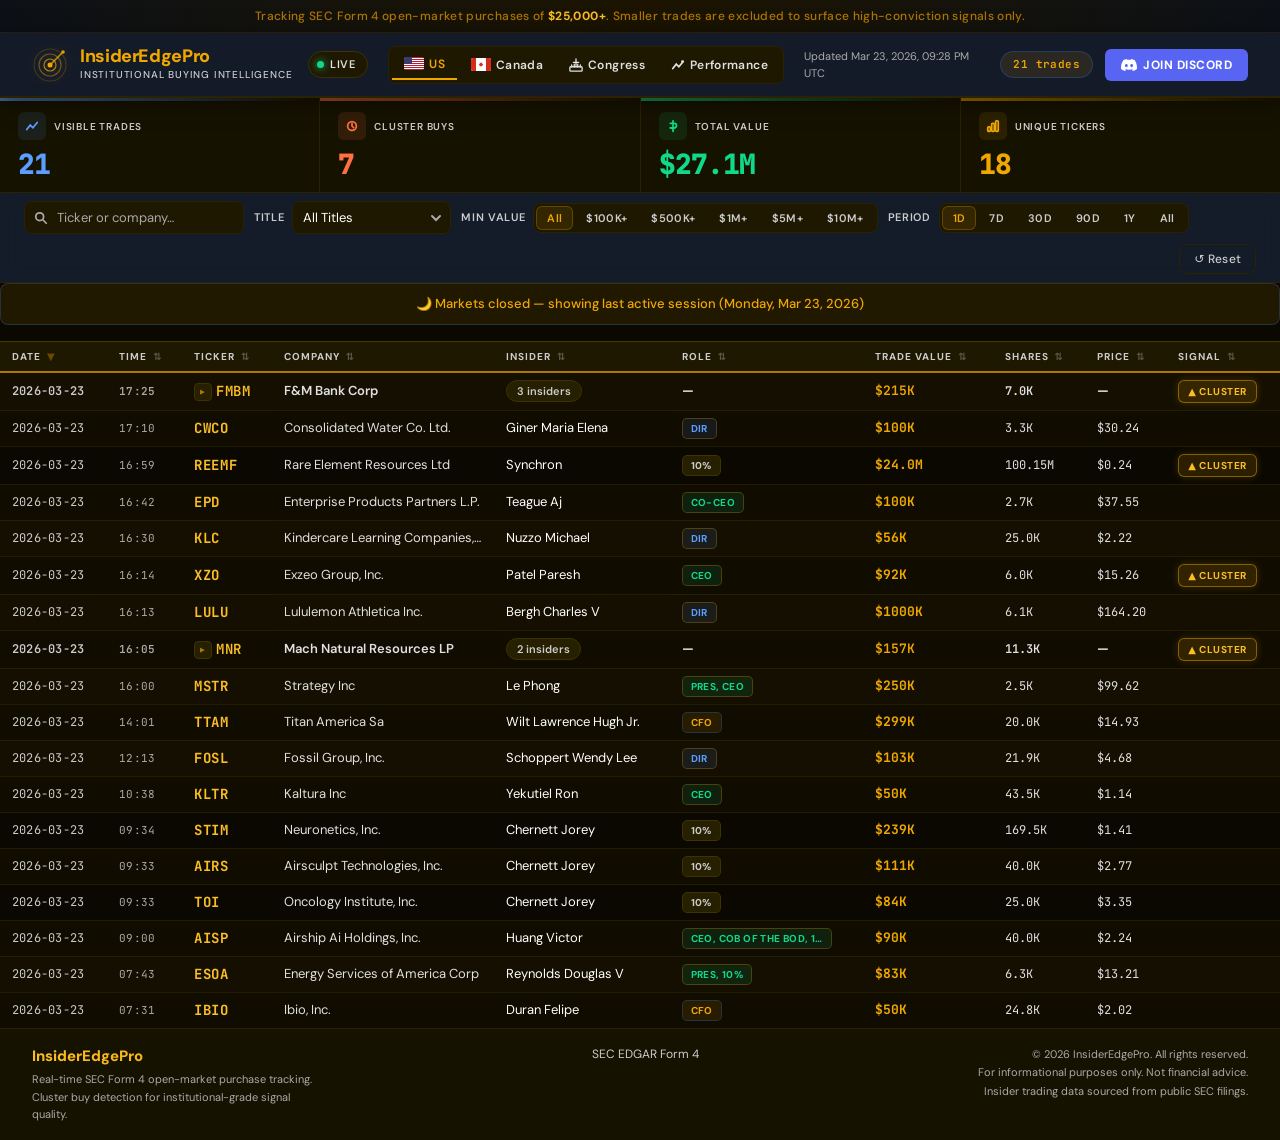
==== commit 46cd0ff3: "Add Congress page, fix all cross-page issues, bump SW to v3 - Add congress.html: congressional trade" ====
--- a/index.html
+++ b/index.html
@@ -191,6 +191,9 @@
 </head>
 <body>
 
+<div class="topbar">
+  Tracking SEC Form 4 open-market purchases of <strong>$25,000+</strong>. Smaller trades are excluded to surface high-conviction signals only.
+</div>
 
 <!-- ================================================================== -->
 <!-- HEADER                                                               -->
@@ -207,7 +210,7 @@
       <circle cx="31" cy="5" r="1.8" fill="currentColor" opacity=".9"/>
     </svg>
     <div class="brand-text">
-      <div class="brand-name" style="-webkit-text-fill-color:unset;background:unset;color:var(--gold)">InsiderEdgePro</div>
+      <a href="index.html" class="brand-name" style="-webkit-text-fill-color:unset;background:unset;color:var(--gold);text-decoration:none">InsiderEdgePro</a>
       <div class="brand-tagline">Institutional Buying Intelligence</div>
     </div>
   </div>
@@ -237,6 +240,14 @@
         </svg>
         <span class="nav-label">Canada</span>
       </a>
+      <a href="congress.html" class="market-nav-btn">
+        <svg viewBox="0 0 16 16" width="14" height="14" fill="none" stroke="currentColor" stroke-width="1.5" stroke-linecap="round" style="flex-shrink:0">
+          <rect x="1" y="10" width="14" height="5" rx="1"/>
+          <path d="M3 10V8M6 10V7M8 10V5M10 10V7M13 10V8"/>
+          <path d="M5 5h6M8 1v4"/>
+        </svg>
+        <span class="nav-label">Congress</span>
+      </a>
       <a href="performance.html" class="market-nav-btn">
         <svg viewBox="0 0 16 16" width="14" height="14" fill="none" stroke="currentColor" stroke-width="2" stroke-linecap="round" style="flex-shrink:0">
           <path d="M2 12L6 7l3 3 5-6"/><circle cx="13" cy="4" r="1.5" fill="currentColor" stroke="none"/>
@@ -260,10 +271,6 @@
 
 <div class="gold-rule"></div>
 
-<div class="data-note">
-  ℹ️ Tracking SEC Form 4 open-market purchases of <strong>$25,000+</strong> only.
-  Smaller trades are excluded to reduce noise and surface high-conviction signals.
-</div>
 
 <!-- ================================================================== -->
 <!-- ERROR BANNER                                                         -->
@@ -921,5 +928,13 @@
 })();
 </script>
 
+<script>
+  if ('serviceWorker' in navigator) {
+    navigator.serviceWorker.register('/sw.js')
+      .then(() => console.log('[SW] Registered'))
+      .catch(err => console.warn('[SW] Registration failed:', err));
+  }
+</script>
+
 </body>
 </html>
--- a/style.css
+++ b/style.css
@@ -531,3 +531,10 @@
   .market-nav { gap: 1px; }
   .market-nav-btn { padding: 4px 6px; font-size: 10px; }
 }
+
+/* --- Hide nav labels on mobile, show icons only (fits 4 tabs) --- */
+@media (max-width: 640px) {
+  .market-nav-btn .nav-label { display: none; }
+  .market-nav-btn { padding: 6px 9px; }
+  .market-nav-btn.active { border-bottom-width: 2px; }
+}
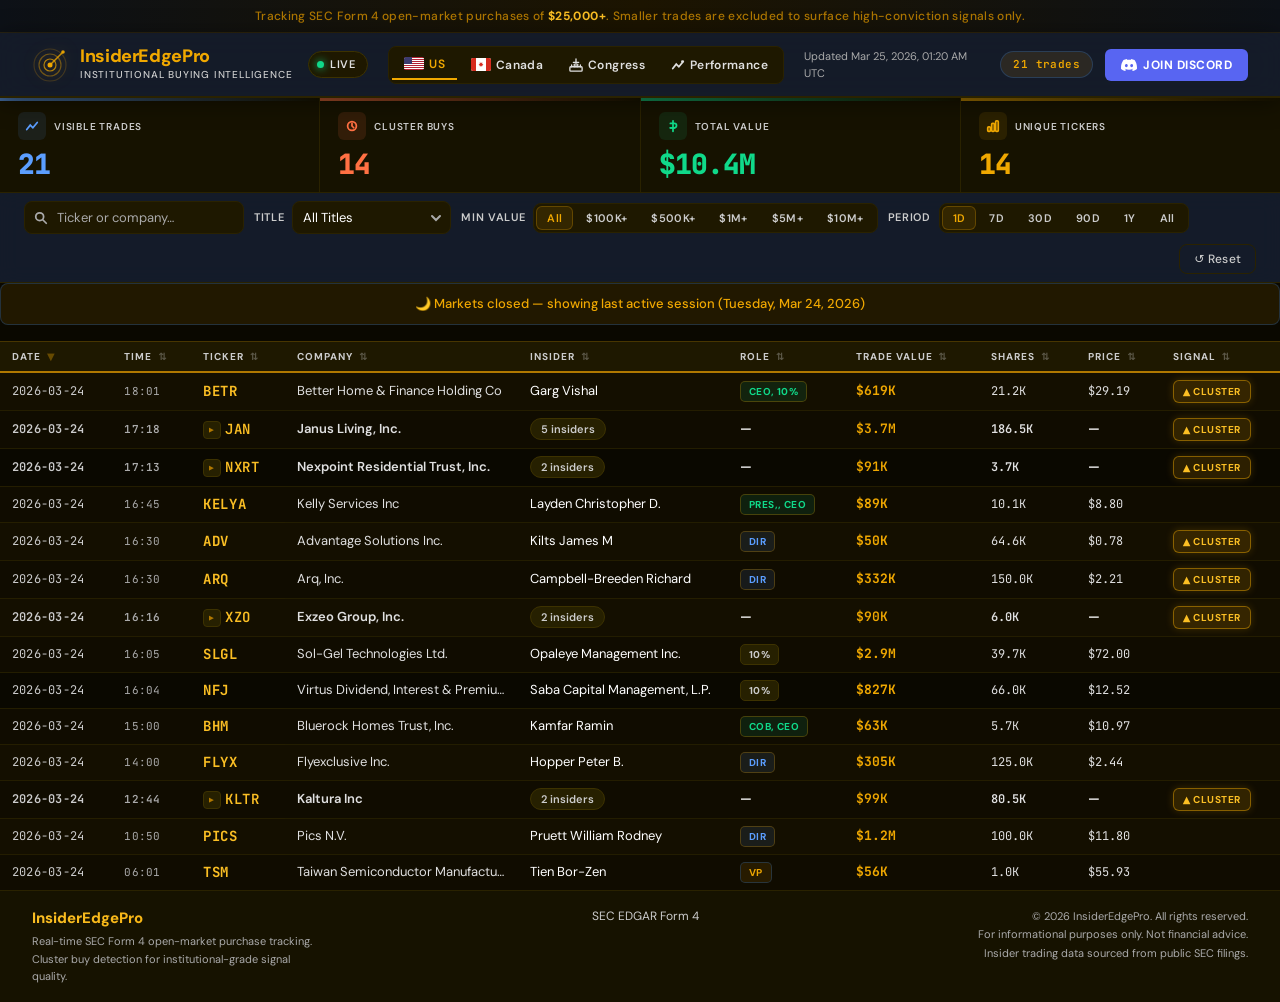
==== commit 7ec3f3f2: "remove: service worker — no more stale cache issues Replace SW with a self-unregistering stub that c" ====
--- a/index.html
+++ b/index.html
@@ -928,13 +928,6 @@
 })();
 </script>
 
-<script>
-  if ('serviceWorker' in navigator) {
-    navigator.serviceWorker.register('/sw.js')
-      .then(() => console.log('[SW] Registered'))
-      .catch(err => console.warn('[SW] Registration failed:', err));
-  }
-</script>
 
 </body>
 </html>
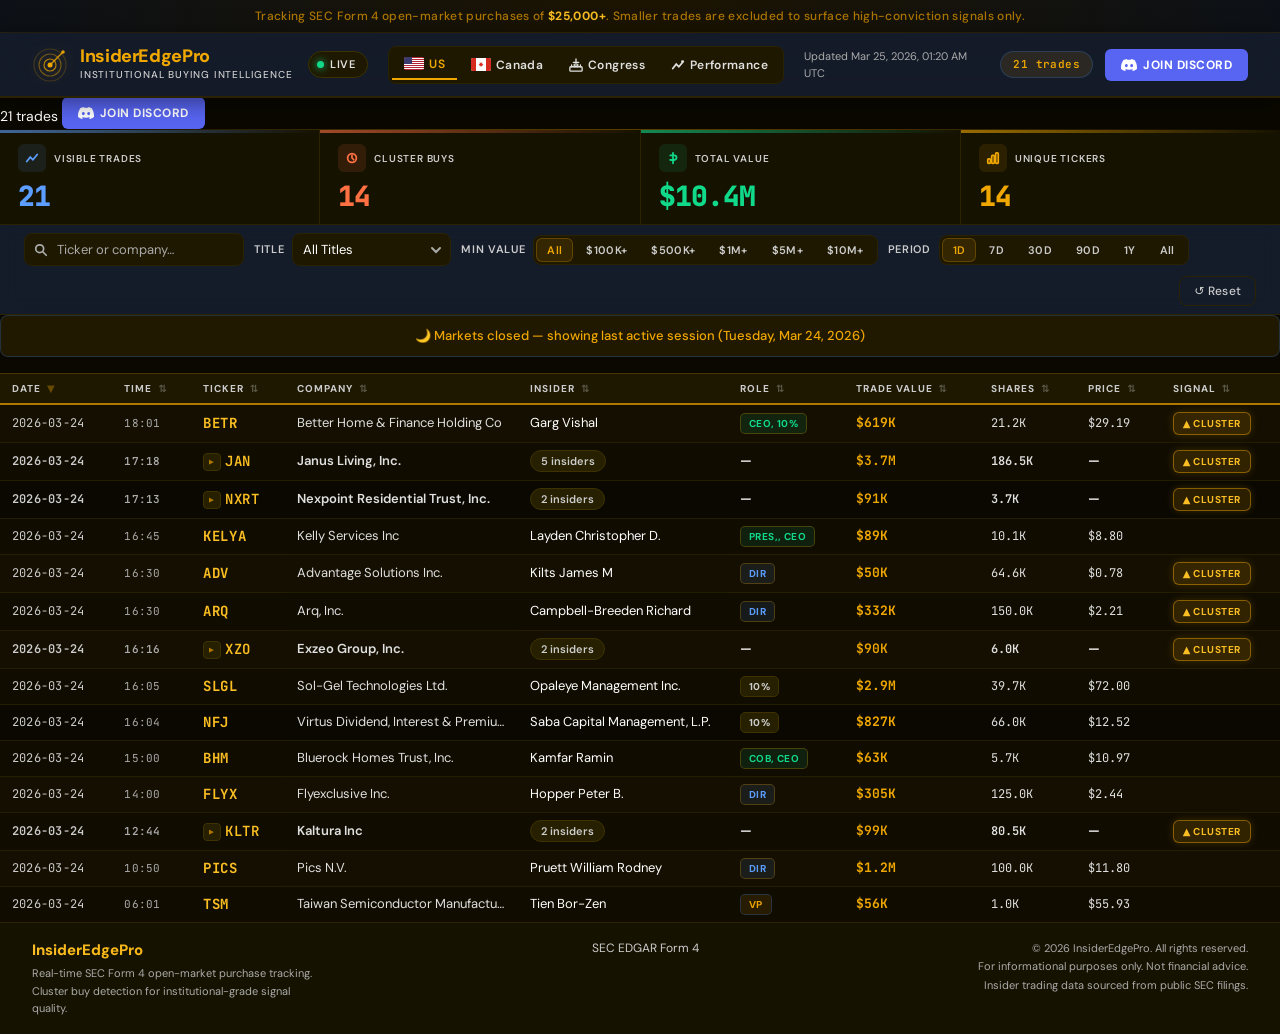
==== commit 1851d202: "fix: cache-bust style.css to force fresh CSS load Browser was serving old cached style.css without t" ====
--- a/index.html
+++ b/index.html
@@ -104,7 +104,7 @@
   </script>
   <link rel="preconnect" href="https://fonts.googleapis.com" />
   <link href="https://fonts.googleapis.com/css2?family=DM+Sans:wght@300;400;500;600;700;800&family=JetBrains+Mono:wght@400;500&display=swap" rel="stylesheet" />
-  <link rel="stylesheet" href="style.css" />
+  <link rel="stylesheet" href="style.css?v=6" />
   <style>
     /* Stat card accent colors */
     .stat-card:nth-child(1)::before { background: linear-gradient(90deg, var(--blue),   transparent); }
@@ -259,7 +259,7 @@
   </div>
 
   <div class="header-right">
-    <span id="trade-count">— trades</span>
+    <span id="trade-count" class="trade-count-badge">— trades</span>
     <a href="https://discord.gg/k6Q5rtEPe" target="_blank" rel="noopener noreferrer" class="btn-discord">
       <svg width="16" height="16" viewBox="0 0 127.14 96.36" fill="currentColor" aria-hidden="true">
         <path d="M107.7,8.07A105.15,105.15,0,0,0,81.47,0a72.06,72.06,0,0,0-3.36,6.83A97.68,97.68,0,0,0,49,6.83,72.37,72.37,0,0,0,45.64,0,105.89,105.89,0,0,0,19.39,8.09C2.79,32.65-1.71,56.6.54,80.21h0A105.73,105.73,0,0,0,32.71,96.36,77.7,77.7,0,0,0,39.6,85.25a68.42,68.42,0,0,1-10.85-5.18c.91-.66,1.8-1.34,2.66-2a75.57,75.57,0,0,0,64.32,0c.87.71,1.76,1.39,2.66,2a68.68,68.68,0,0,1-10.87,5.19,77,77,0,0,0,6.89,11.1A105.25,105.25,0,0,0,126.6,80.22h0C129.24,52.84,122.09,29.11,107.7,8.07ZM42.45,65.69C36.18,65.69,31,60,31,53s5-12.74,11.43-12.74S54,46,53.89,53,48.84,65.69,42.45,65.69Zm42.24,0C78.41,65.69,73.25,60,73.25,53s5-12.74,11.44-12.74S96.23,46,96.12,53,91.08,65.69,84.69,65.69Z"/>
@@ -268,6 +268,17 @@
     </a>
   </div>
 </header>
+
+<!-- Mobile-only action bar -->
+<div class="mobile-bar">
+  <span class="trade-count-badge">— trades</span>
+  <a href="https://discord.gg/k6Q5rtEPe" target="_blank" rel="noopener noreferrer" class="btn-discord">
+    <svg width="16" height="16" viewBox="0 0 127.14 96.36" fill="currentColor" aria-hidden="true">
+      <path d="M107.7,8.07A105.15,105.15,0,0,0,81.47,0a72.06,72.06,0,0,0-3.36,6.83A97.68,97.68,0,0,0,49,6.83,72.37,72.37,0,0,0,45.64,0,105.89,105.89,0,0,0,19.39,8.09C2.79,32.65-1.71,56.6.54,80.21h0A105.73,105.73,0,0,0,32.71,96.36,77.7,77.7,0,0,0,39.6,85.25a68.42,68.42,0,0,1-10.85-5.18c.91-.66,1.8-1.34,2.66-2a75.57,75.57,0,0,0,64.32,0c.87.71,1.76,1.39,2.66,2a68.68,68.68,0,0,1-10.87,5.19,77,77,0,0,0,6.89,11.1A105.25,105.25,0,0,0,126.6,80.22h0C129.24,52.84,122.09,29.11,107.7,8.07ZM42.45,65.69C36.18,65.69,31,60,31,53s5-12.74,11.43-12.74S54,46,53.89,53,48.84,65.69,42.45,65.69Zm42.24,0C78.41,65.69,73.25,60,73.25,53s5-12.74,11.44-12.74S96.23,46,96.12,53,91.08,65.69,84.69,65.69Z"/>
+    </svg>
+    <span>Join Discord</span>
+  </a>
+</div>
 
 <div class="gold-rule"></div>
 
@@ -499,6 +510,8 @@
   /* ------------------------------------------------------------------ */
   const lastUpdatedEl  = document.getElementById('last-updated');
   const tradeCountEl   = document.getElementById('trade-count');
+  const tradeCountEls  = document.querySelectorAll('.trade-count-badge');
+  function setTradeCount(text) { tradeCountEls.forEach(el => el.textContent = text); }
   const refreshDotEl   = document.getElementById('refresh-dot');
   const errorBannerEl  = document.getElementById('error-banner');
   const tableBodyEl    = document.getElementById('table-body');
@@ -679,7 +692,7 @@
       if (displayTrades === filtered) {
         tableBodyEl.innerHTML = '';
         noResultsEl.style.display = 'block';
-        tradeCountEl.textContent = '0 trades';
+        setTradeCount('0 trades');
         statVisible.textContent = '0'; statClusters.textContent = '0';
         statTotalValue.textContent = '—'; statTickers.textContent = '0';
         return;
@@ -693,7 +706,7 @@
     const uniqueTickers = new Set(displayTrades.map(t => t.ticker)).size;
 
     statVisible.textContent    = displayTrades.length.toLocaleString();
-    tradeCountEl.textContent   = displayTrades.length.toLocaleString() + ' trades';
+    setTradeCount(displayTrades.length.toLocaleString() + ' trades');
     statClusters.textContent   = clusterCount.toLocaleString();
     statTotalValue.textContent = formatCurrency(totalValue);
     statTickers.textContent    = uniqueTickers.toLocaleString();
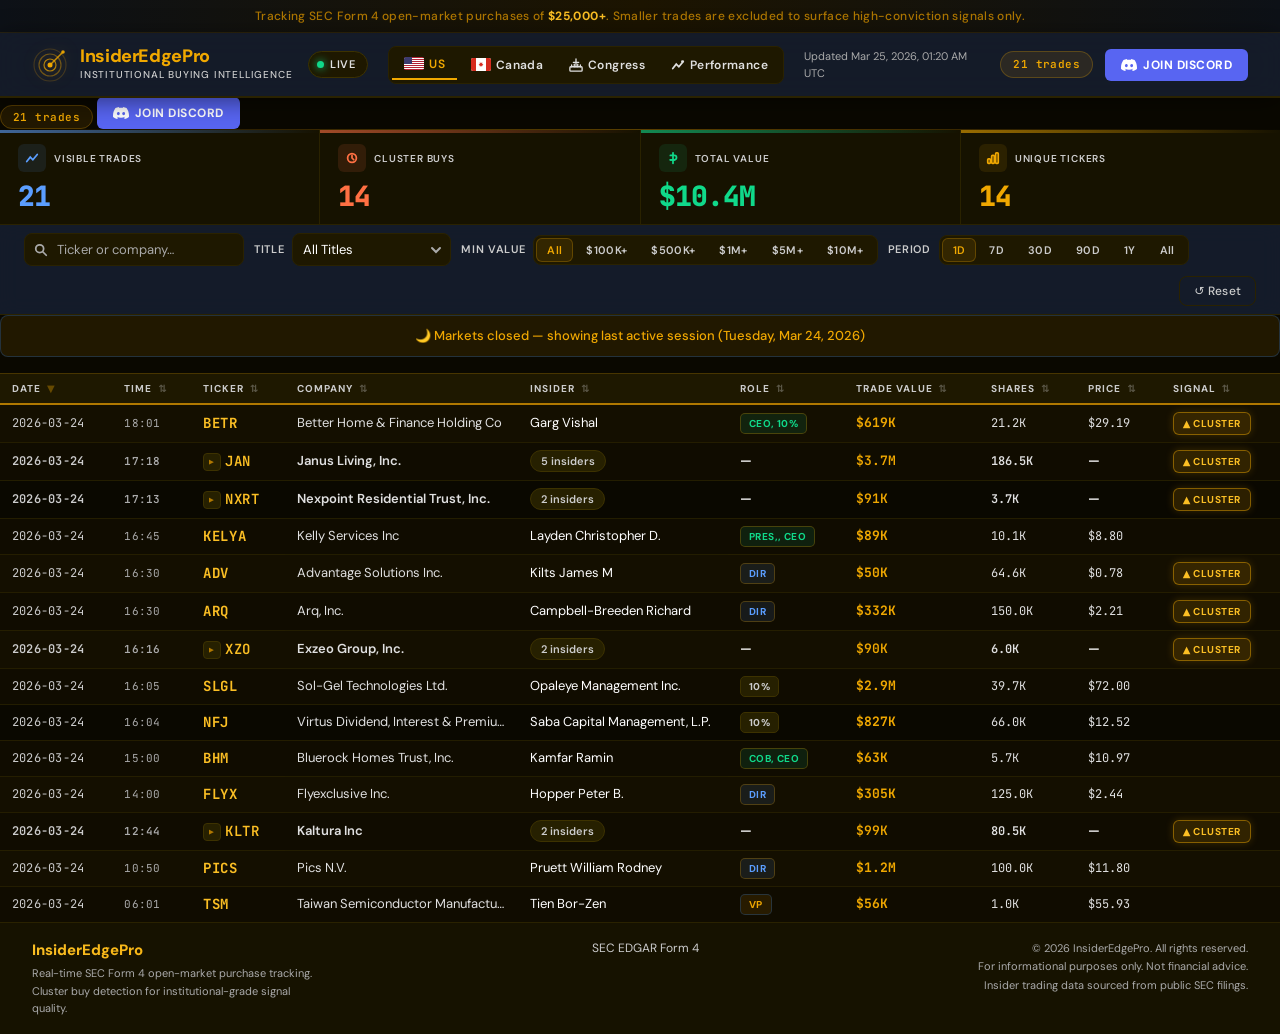
==== commit c1f7bf2f: "fix: apply gold badge style to trade-count in US mobile bar Co-Authored-By: Claude Sonnet 4.6 <norep" ====
--- a/index.html
+++ b/index.html
@@ -123,9 +123,9 @@
     .stat-card:nth-child(4) .stat-icon { background: var(--gold-bg);   color: var(--gold);   }
 
     /* Header right elements */
-    #trade-count {
+    #trade-count, .trade-count-badge {
       font-size: 11px; font-weight: 600; font-family: var(--font-mono);
-      background: var(--gold-bg); border: 1px solid rgba(47,128,237,.25);
+      background: var(--gold-bg); border: 1px solid rgba(240,168,0,.25);
       border-radius: 20px; padding: 4px 12px; color: var(--gold); letter-spacing: .04em;
     }
     .btn-pro {
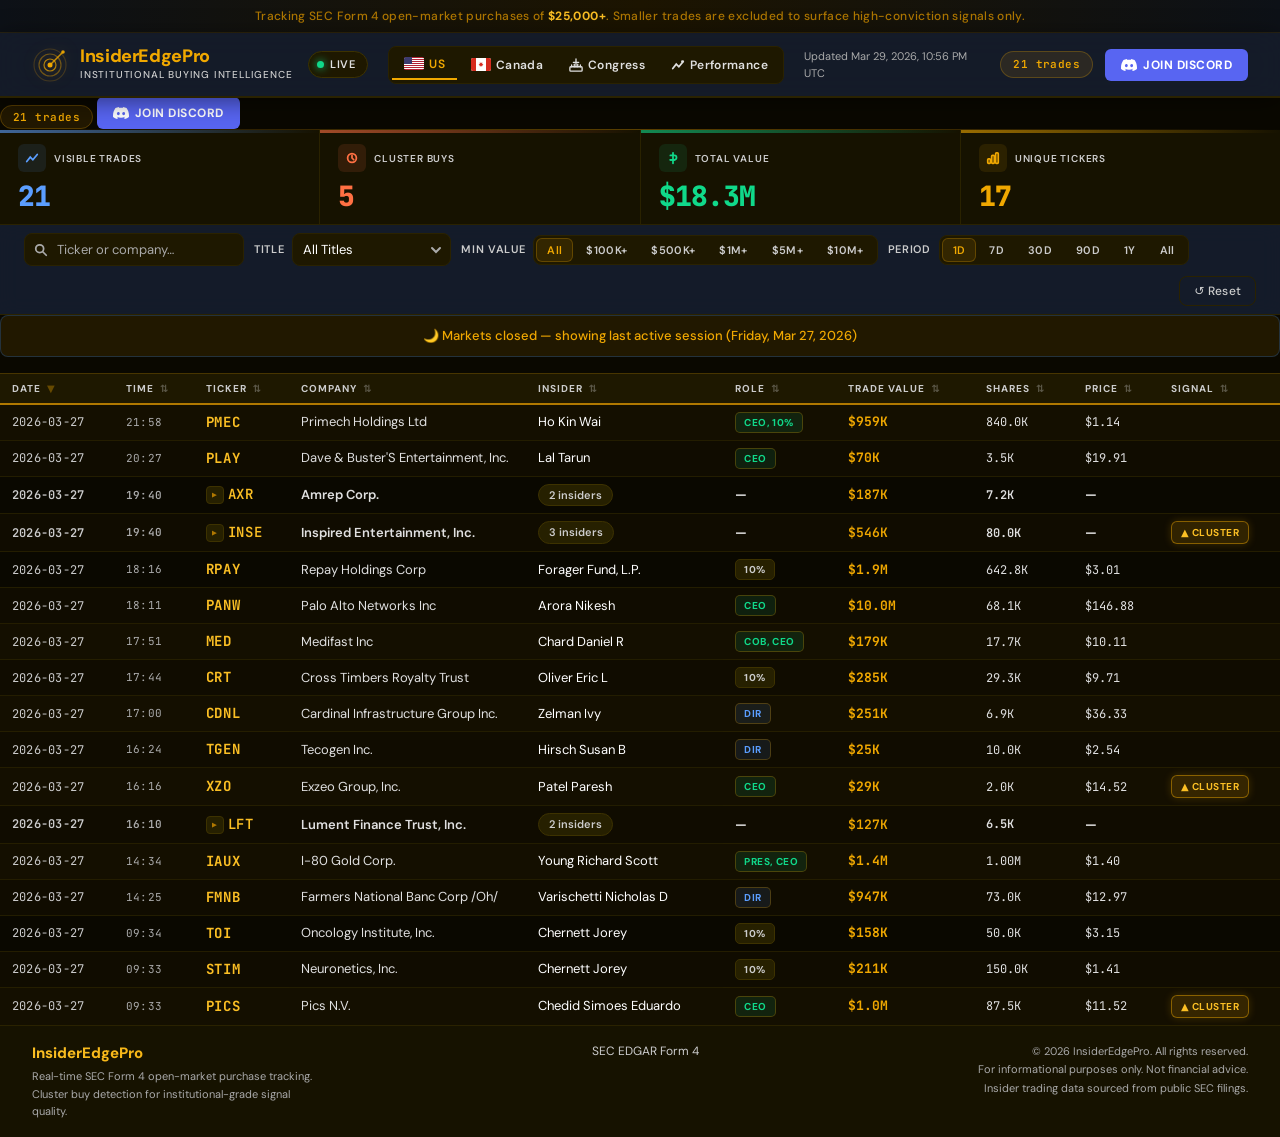
==== commit fcf16bf2: "Fix bugs and design inconsistencies in index.html and canada.html - Fix malformed HTML comment delim" ====
--- a/index.html
+++ b/index.html
@@ -112,9 +112,9 @@
     .stat-card:nth-child(3)::before { background: linear-gradient(90deg, var(--green),  transparent); }
     .stat-card:nth-child(4)::before { background: linear-gradient(90deg, var(--gold),   transparent); }
     .stat-card::after { content: ''; position: absolute; inset: 0; opacity: 0; transition: opacity .25s; pointer-events: none; }
-    .stat-card:nth-child(1)::after { background: radial-gradient(ellipse at 0% 0%, rgba(240,168,0,.07)  0%, transparent 70%); }
+    .stat-card:nth-child(1)::after { background: radial-gradient(ellipse at 0% 0%, rgba(47,128,237,.07)  0%, transparent 70%); }
     .stat-card:nth-child(2)::after { background: radial-gradient(ellipse at 0% 0%, rgba(255,112,67,.07)  0%, transparent 70%); }
-    .stat-card:nth-child(3)::after { background: radial-gradient(ellipse at 0% 0%, rgba(240,168,0,.07)  0%, transparent 70%); }
+    .stat-card:nth-child(3)::after { background: radial-gradient(ellipse at 0% 0%, rgba(80,200,120,.07)  0%, transparent 70%); }
     .stat-card:nth-child(4)::after { background: radial-gradient(ellipse at 0% 0%, rgba(240,168,0,.07)   0%, transparent 70%); }
     .stat-card:hover::after { opacity: 1; }
     .stat-card:nth-child(1) .stat-icon { background: var(--blue-bg);   color: var(--blue);   }
@@ -183,6 +183,7 @@
     /* Title badges */
     .badge-title { display: inline-block; border-radius: 5px; padding: 2px 8px; font-size: 10px; font-weight: 700; letter-spacing: .04em; text-transform: uppercase; white-space: nowrap; }
     .badge-title.ceo-chair { background: var(--green-bg);  color: var(--green);  border: 1px solid rgba(240,168,0,.25); }
+    .badge-title.cfo       { background: var(--orange-bg); color: var(--orange); border: 1px solid rgba(255,112,67,.25); }
     .badge-title.vp        { background: var(--gold-bg);   color: var(--gold);   border: 1px solid rgba(47,128,237,.25); }
     .badge-title.dir       { background: var(--blue-bg);   color: var(--blue);   border: 1px solid rgba(240,168,0,.25); }
     .badge-title.other     { background: var(--surface3);  color: var(--muted2); border: 1px solid var(--border2); }
@@ -463,7 +464,7 @@
   </div>
 </div>
 
-<!-- ================================================================== */
+<!-- ================================================================== -->
 <!-- FOOTER                                                               -->
 <!-- ================================================================== -->
 <footer>
@@ -509,7 +510,6 @@
   /* DOM refs                                                              */
   /* ------------------------------------------------------------------ */
   const lastUpdatedEl  = document.getElementById('last-updated');
-  const tradeCountEl   = document.getElementById('trade-count');
   const tradeCountEls  = document.querySelectorAll('.trade-count-badge');
   function setTradeCount(text) { tradeCountEls.forEach(el => el.textContent = text); }
   const refreshDotEl   = document.getElementById('refresh-dot');
@@ -570,7 +570,7 @@
 
   function titleBadge(title) {
     const cls = classifyTitle(title);
-    const cssClasses = { ceo: 'ceo-chair', director: 'dir', cfo: 'vp', vp: 'vp', other: 'other' };
+    const cssClasses = { ceo: 'ceo-chair', director: 'dir', cfo: 'cfo', vp: 'vp', other: 'other' };
     const display = title.length > 22 ? title.substring(0, 22) + '…' : title;
     return `<span class="badge-title ${cssClasses[cls]}" title="${escHtml(title)}">${escHtml(display)}</span>`;
   }
@@ -606,7 +606,7 @@
   function applyFilters(trades) {
     const { search, title, minValue, dateRange } = getFilters();
     let cutoff = null;
-    if (dateRange !== 'all' && !search) {
+    if (dateRange !== 'all') {
       const d = new Date();
       d.setDate(d.getDate() - parseInt(dateRange, 10));
       cutoff = d.toISOString().slice(0, 10);
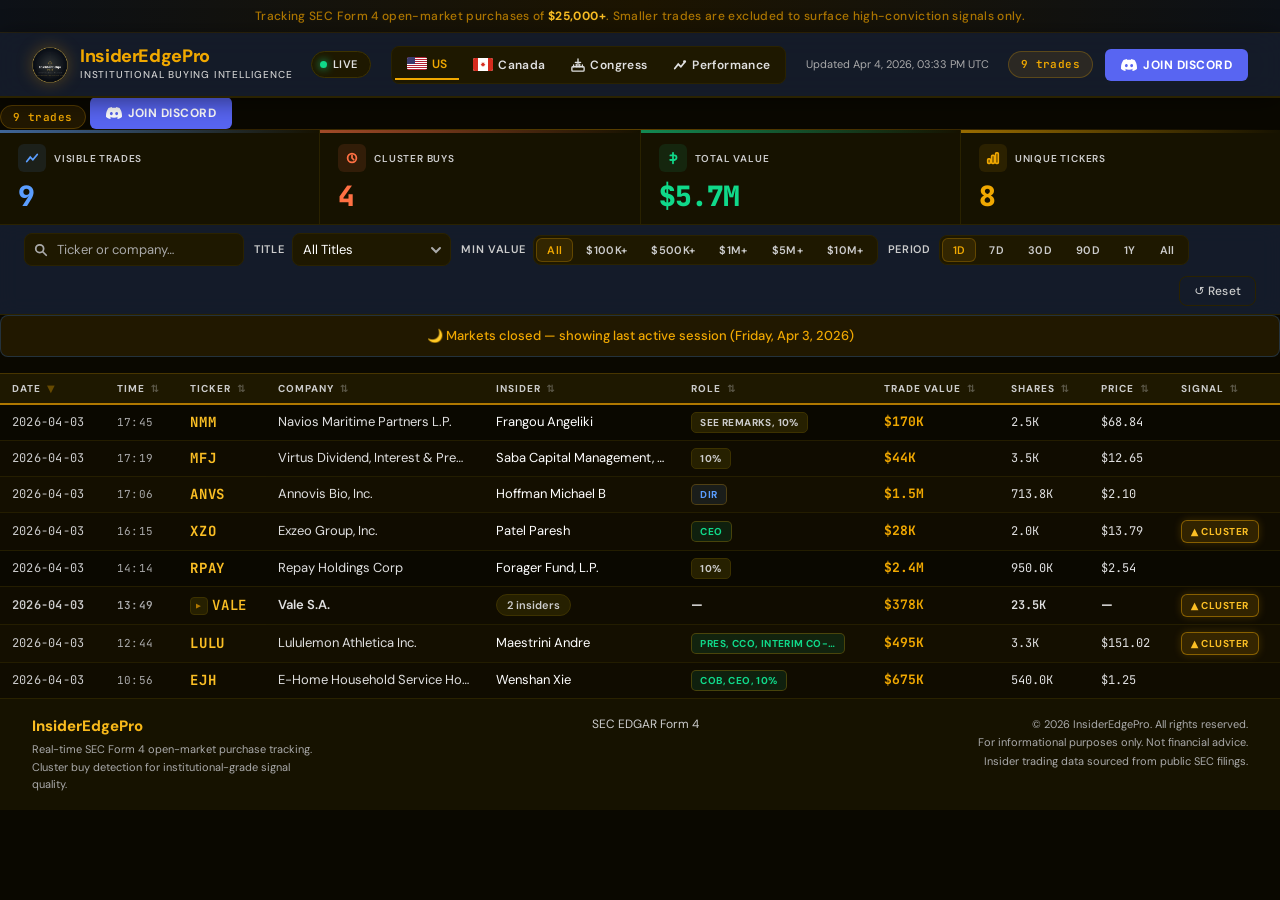
==== commit d1d3a488: "Replace radar SVG with new InsiderEdge Pro logo across all pages Co-Authored-By: Claude Sonnet 4.6 <" ====
--- a/index.html
+++ b/index.html
@@ -21,6 +21,11 @@
   <meta name="author" content="InsiderEdgePro" />
   <meta name="robots" content="index, follow" />
   <link rel="canonical" href="https://insideredgepro.github.io/" />
+  <link rel="icon" href="/favicon.ico" />
+  <link rel="icon" type="image/png" sizes="16x16" href="/favicon-16x16.png" />
+  <link rel="icon" type="image/png" sizes="32x32" href="/favicon-32x32.png" />
+  <link rel="icon" type="image/png" sizes="192x192" href="/android-chrome-192x192.png" />
+  <link rel="apple-touch-icon" href="/apple-touch-icon.png" />
   <link rel="sitemap" type="application/xml" href="/sitemap.xml" />
   <!-- Open Graph -->
   <meta property="og:type" content="website" />
@@ -201,15 +206,7 @@
 <!-- ================================================================== -->
 <header>
   <div class="brand">
-    <!-- radar SVG logo -->
-    <svg class="brand-logo" viewBox="0 0 36 36" fill="none" xmlns="http://www.w3.org/2000/svg" aria-hidden="true">
-      <circle cx="18" cy="18" r="16" stroke="currentColor" stroke-width="1.2" opacity=".2"/>
-      <circle cx="18" cy="18" r="11" stroke="currentColor" stroke-width="1.2" opacity=".4"/>
-      <circle cx="18" cy="18" r="6"  stroke="currentColor" stroke-width="1.2" opacity=".7"/>
-      <circle cx="18" cy="18" r="2.5" fill="currentColor"/>
-      <line x1="18" y1="18" x2="31" y2="5" stroke="currentColor" stroke-width="1.5" stroke-linecap="round" opacity=".8"/>
-      <circle cx="31" cy="5" r="1.8" fill="currentColor" opacity=".9"/>
-    </svg>
+    <img src="insideredge_pro_logo.png" alt="InsiderEdge Pro logo" class="brand-logo" />
     <div class="brand-text">
       <a href="index.html" class="brand-name" style="-webkit-text-fill-color:unset;background:unset;color:var(--gold);text-decoration:none">InsiderEdgePro</a>
       <div class="brand-tagline">Institutional Buying Intelligence</div>
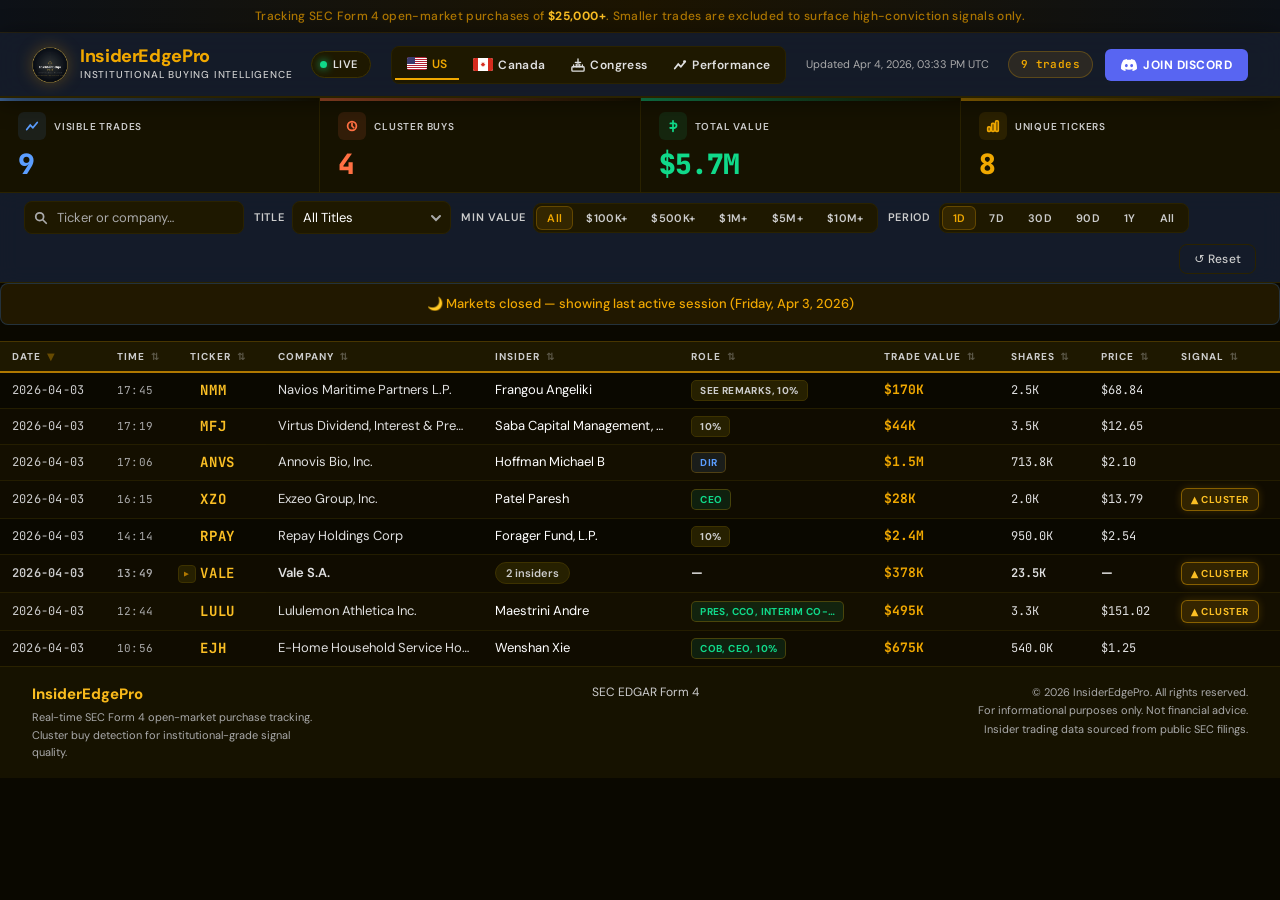
==== commit 6878507c: "Update Discord invite link across all pages Co-Authored-By: Claude Sonnet 4.6 <noreply@anthropic.com" ====
--- a/index.html
+++ b/index.html
@@ -258,7 +258,7 @@
 
   <div class="header-right">
     <span id="trade-count" class="trade-count-badge">— trades</span>
-    <a href="https://discord.gg/k6Q5rtEPe" target="_blank" rel="noopener noreferrer" class="btn-discord">
+    <a href="https://discord.gg/RhuXhpXcUR" target="_blank" rel="noopener noreferrer" class="btn-discord">
       <svg width="16" height="16" viewBox="0 0 127.14 96.36" fill="currentColor" aria-hidden="true">
         <path d="M107.7,8.07A105.15,105.15,0,0,0,81.47,0a72.06,72.06,0,0,0-3.36,6.83A97.68,97.68,0,0,0,49,6.83,72.37,72.37,0,0,0,45.64,0,105.89,105.89,0,0,0,19.39,8.09C2.79,32.65-1.71,56.6.54,80.21h0A105.73,105.73,0,0,0,32.71,96.36,77.7,77.7,0,0,0,39.6,85.25a68.42,68.42,0,0,1-10.85-5.18c.91-.66,1.8-1.34,2.66-2a75.57,75.57,0,0,0,64.32,0c.87.71,1.76,1.39,2.66,2a68.68,68.68,0,0,1-10.87,5.19,77,77,0,0,0,6.89,11.1A105.25,105.25,0,0,0,126.6,80.22h0C129.24,52.84,122.09,29.11,107.7,8.07ZM42.45,65.69C36.18,65.69,31,60,31,53s5-12.74,11.43-12.74S54,46,53.89,53,48.84,65.69,42.45,65.69Zm42.24,0C78.41,65.69,73.25,60,73.25,53s5-12.74,11.44-12.74S96.23,46,96.12,53,91.08,65.69,84.69,65.69Z"/>
       </svg>
@@ -270,7 +270,7 @@
 <!-- Mobile-only action bar -->
 <div class="mobile-bar">
   <span class="trade-count-badge">— trades</span>
-  <a href="https://discord.gg/k6Q5rtEPe" target="_blank" rel="noopener noreferrer" class="btn-discord">
+  <a href="https://discord.gg/RhuXhpXcUR" target="_blank" rel="noopener noreferrer" class="btn-discord">
     <svg width="16" height="16" viewBox="0 0 127.14 96.36" fill="currentColor" aria-hidden="true">
       <path d="M107.7,8.07A105.15,105.15,0,0,0,81.47,0a72.06,72.06,0,0,0-3.36,6.83A97.68,97.68,0,0,0,49,6.83,72.37,72.37,0,0,0,45.64,0,105.89,105.89,0,0,0,19.39,8.09C2.79,32.65-1.71,56.6.54,80.21h0A105.73,105.73,0,0,0,32.71,96.36,77.7,77.7,0,0,0,39.6,85.25a68.42,68.42,0,0,1-10.85-5.18c.91-.66,1.8-1.34,2.66-2a75.57,75.57,0,0,0,64.32,0c.87.71,1.76,1.39,2.66,2a68.68,68.68,0,0,1-10.87,5.19,77,77,0,0,0,6.89,11.1A105.25,105.25,0,0,0,126.6,80.22h0C129.24,52.84,122.09,29.11,107.7,8.07ZM42.45,65.69C36.18,65.69,31,60,31,53s5-12.74,11.43-12.74S54,46,53.89,53,48.84,65.69,42.45,65.69Zm42.24,0C78.41,65.69,73.25,60,73.25,53s5-12.74,11.44-12.74S96.23,46,96.12,53,91.08,65.69,84.69,65.69Z"/>
     </svg>
--- a/style.css
+++ b/style.css
@@ -106,6 +106,7 @@
 
 .header-center { display: flex; align-items: center; gap: 20px; flex: 1; justify-content: center; }
 .header-right  { display: flex; align-items: center; gap: 12px; flex-shrink: 0; }
+.mobile-bar    { display: none; }
 
 .live-pill {
   display: flex; align-items: center; gap: 6px;
@@ -285,7 +286,8 @@
 
 .td-date    { font-size: 12px; font-family: var(--font-mono); color: var(--muted2); letter-spacing: .02em; }
 .td-time    { font-size: 11px; font-family: var(--font-mono); color: var(--muted); letter-spacing: .02em; }
-.td-ticker  { font-size: 14px; font-weight: 700; font-family: var(--font-mono); color: var(--gold-bright); letter-spacing: .05em; }
+.td-ticker  { font-size: 14px; font-weight: 700; font-family: var(--font-mono); color: var(--gold-bright); letter-spacing: .05em; padding-left: 22px; }
+.group-row .td-ticker { padding-left: 0; }
 .td-company { max-width: 200px; overflow: hidden; text-overflow: ellipsis; color: var(--text2); }
 .td-insider { max-width: 180px; overflow: hidden; text-overflow: ellipsis; }
 .td-value   { font-weight: 700; font-family: var(--font-mono); color: var(--gold); font-size: 13px; }
@@ -413,6 +415,22 @@
   /* Hide Discord text label, keep icon */
   .btn-discord span { display: none; }
   .btn-discord { padding: 7px 10px; }
+
+  /* Hide header-right, show mobile action bar instead */
+  .header-right { display: none; }
+  .mobile-bar {
+    display: flex;
+    align-items: center;
+    justify-content: space-between;
+    padding: 8px 14px;
+    background: var(--surface);
+    border-bottom: 1px solid var(--border2);
+  }
+  .mobile-bar .btn-discord span { display: inline; }
+  .mobile-bar .btn-discord { padding: 7px 16px; }
+
+  /* Hide data-note caption on mobile */
+  .data-note { display: none; }
 
   /* ---- Card layout for table ---- */
   .table-scroll { overflow-x: hidden; }
